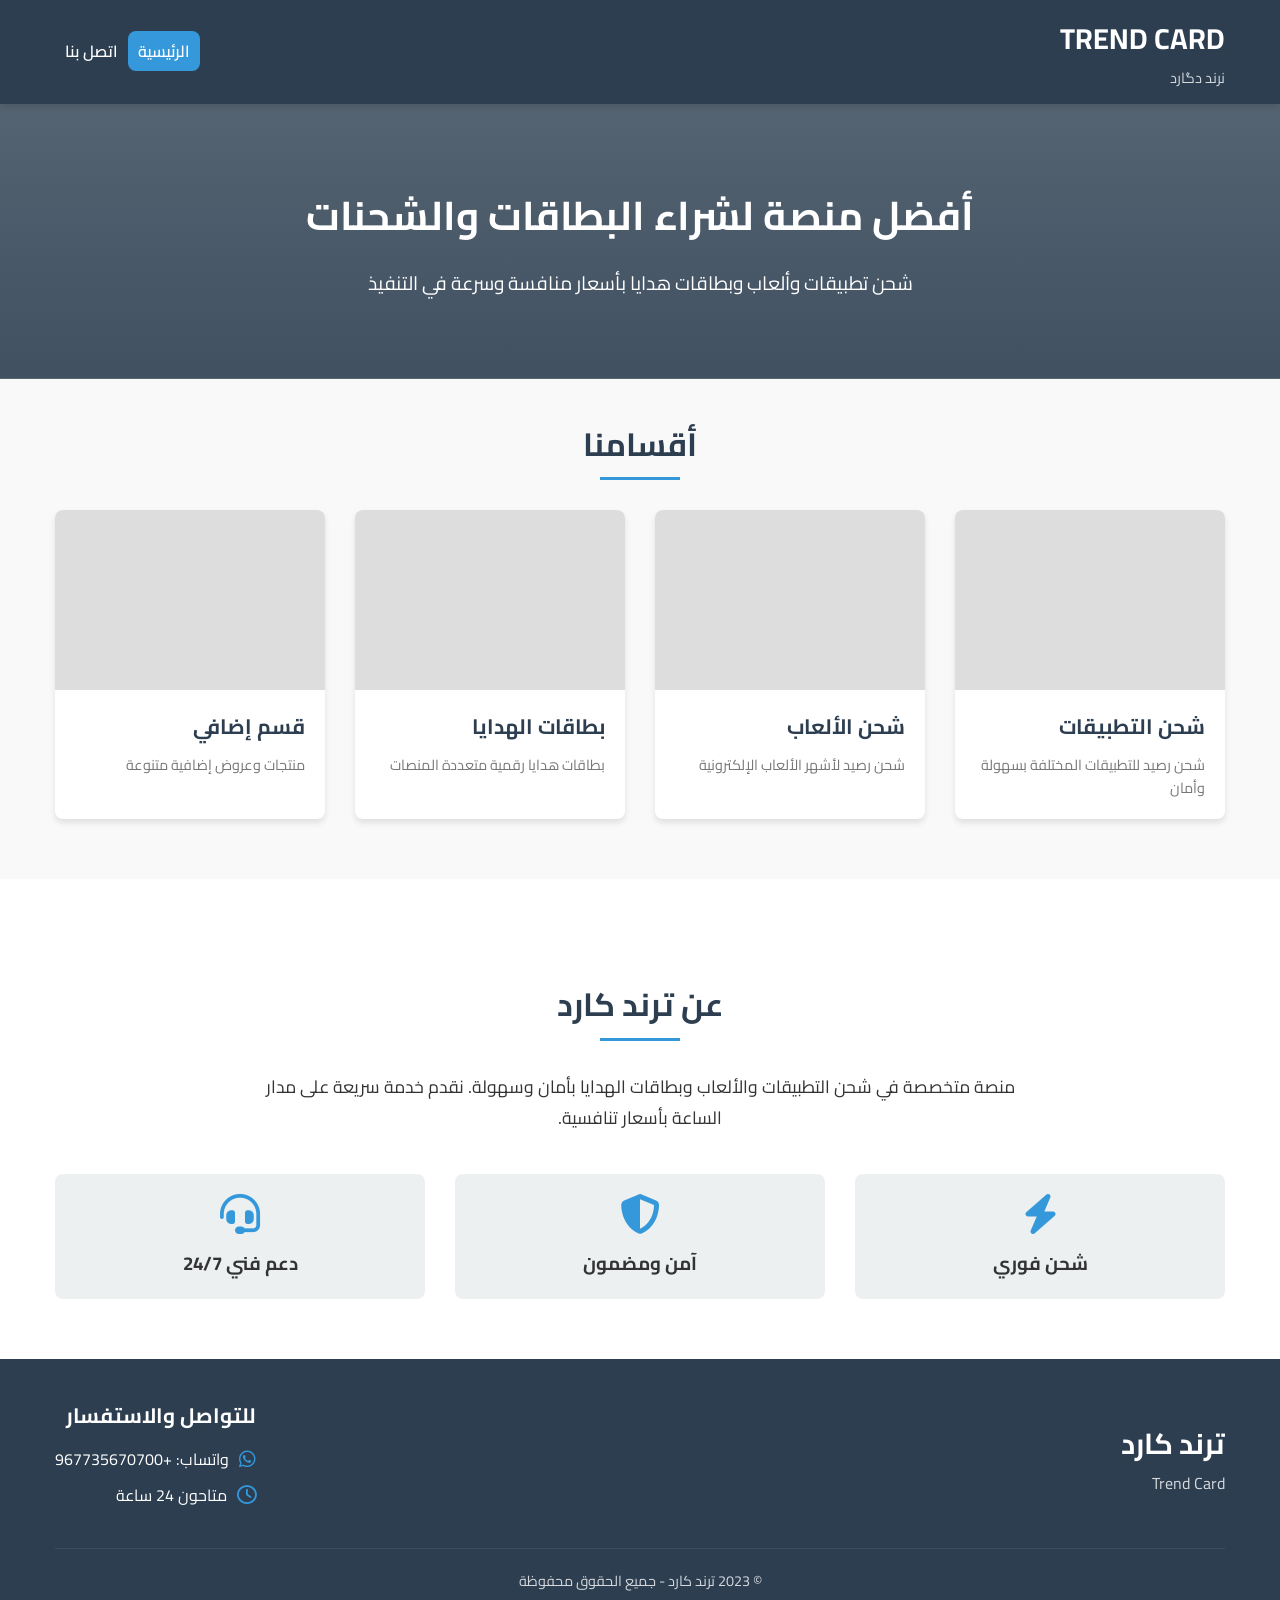
==== index.html @ e5f75c90 "Add files via upload" ====
<!DOCTYPE html>
<html lang="ar" dir="rtl">
<head>
    <meta charset="UTF-8">
    <meta name="viewport" content="width=device-width, initial-scale=1.0">
    <title>ترند كارد - Trend Card</title>
    <link rel="stylesheet" href="style.css">
    <link rel="stylesheet" href="https://cdnjs.cloudflare.com/ajax/libs/font-awesome/6.4.0/css/all.min.css">
    <link rel="preconnect" href="https://fonts.googleapis.com">
    <link rel="preconnect" href="https://fonts.gstatic.com" crossorigin>
    <link href="https://fonts.googleapis.com/css2?family=Cairo:wght@300;400;500;600;700&display=swap" rel="stylesheet">
</head>
<body>
    <!-- رأس الصفحة -->
    <header>
        <div class="container">
            <div class="logo">
                <h1>TREND CARD</h1>
                <p>نرند دگارد</p>
            </div>
            <nav>
                <ul>
                    <li><a href="index.html" class="active">الرئيسية</a></li>
                    <li><a href="#contact">اتصل بنا</a></li>
                </ul>
            </nav>
            <div class="mobile-menu-btn">
                <i class="fas fa-bars"></i>
            </div>
        </div>
    </header>

    <!-- القسم الرئيسي -->
    <main>
        <section class="hero">
            <div class="container">
                <div class="hero-content">
                    <h2>أفضل منصة لشراء البطاقات والشحنات</h2>
                    <p>شحن تطبيقات وألعاب وبطاقات هدايا بأسعار منافسة وسرعة في التنفيذ</p>
                </div>
            </div>
        </section>

        <!-- أقسام الموقع -->
        <section class="sections">
            <div class="container">
                <h2 class="section-title">أقسامنا</h2>
                <div class="sections-grid" id="sections-container">
                    <!-- سيتم تعبئة الأقسام بواسطة JavaScript -->
                </div>
            </div>
        </section>

        <!-- حول ترند كارد -->
        <section class="about">
            <div class="container">
                <h2 class="section-title">عن ترند كارد</h2>
                <div class="about-content">
                    <p>منصة متخصصة في شحن التطبيقات والألعاب وبطاقات الهدايا بأمان وسهولة. نقدم خدمة سريعة على مدار الساعة بأسعار تنافسية.</p>
                    <div class="features">
                        <div class="feature">
                            <i class="fas fa-bolt"></i>
                            <h3>شحن فوري</h3>
                        </div>
                        <div class="feature">
                            <i class="fas fa-shield-alt"></i>
                            <h3>آمن ومضمون</h3>
                        </div>
                        <div class="feature">
                            <i class="fas fa-headset"></i>
                            <h3>دعم فني 24/7</h3>
                        </div>
                    </div>
                </div>
            </div>
        </section>
    </main>

    <!-- تذييل الصفحة -->
    <footer id="contact">
        <div class="container">
            <div class="footer-content">
                <div class="footer-logo">
                    <h3>ترند كارد</h3>
                    <p>Trend Card</p>
                </div>
                <div class="contact-info">
                    <h4>للتواصل والاستفسار</h4>
                    <p><i class="fab fa-whatsapp"></i> واتساب: +967735670700</p>
                    <p><i class="far fa-clock"></i> متاحون 24 ساعة</p>
                </div>
            </div>
            <div class="copyright">
                <p>© 2023 ترند كارد - جميع الحقوق محفوظة</p>
            </div>
        </div>
    </footer>

    <!-- نافذة المنتج العائمة -->
    <div class="modal-overlay" id="product-modal">
        <div class="modal-content">
            <div class="modal-header">
                <h3 id="modal-title">تفاصيل المنتج</h3>
                <button class="close-modal" id="close-modal">&times;</button>
            </div>
            <div class="modal-body" id="modal-body">
                <!-- سيتم تعبئة المحتوى بواسطة JavaScript -->
            </div>
        </div>
    </div>

    <!-- تحميل البيانات والوظائف -->
    <script src="data.js"></script>
    <script src="script.js"></script>
    <script>
        // تهيئة الصفحة الرئيسية
        document.addEventListener('DOMContentLoaded', function() {
            loadSections();
            setupMobileMenu();
        });
    </script>
</body>
</html>
---- style.css ----
/* قاعدة التنسيقات */
:root {
    /* ألوان مستوحاة من الصورة المرفقة */
    --primary-color: #2c3e50;
    --secondary-color: #3498db;
    --accent-color: #e74c3c;
    --light-color: #ecf0f1;
    --dark-color: #2c3e50;
    --text-color: #333;
    --text-light: #777;
    --shadow: 0 4px 6px rgba(0, 0, 0, 0.1);
    --border-radius: 8px;
    --transition: all 0.3s ease;
}

* {
    margin: 0;
    padding: 0;
    box-sizing: border-box;
}

html {
    scroll-behavior: smooth;
}

body {
    font-family: 'Cairo', sans-serif;
    line-height: 1.6;
    color: var(--text-color);
    background-color: #f9f9f9;
    direction: rtl;
}

.container {
    width: 100%;
    max-width: 1200px;
    margin: 0 auto;
    padding: 0 15px;
}

/* رأس الصفحة */
header {
    background-color: var(--primary-color);
    color: white;
    padding: 15px 0;
    box-shadow: var(--shadow);
    position: sticky;
    top: 0;
    z-index: 1000;
}

header .container {
    display: flex;
    justify-content: space-between;
    align-items: center;
}

.logo h1 {
    font-size: 1.8rem;
    margin-bottom: 5px;
}

.logo p {
    font-size: 0.9rem;
    opacity: 0.8;
}

.logo a {
    color: white;
    text-decoration: none;
}

nav ul {
    display: flex;
    list-style: none;
}

nav ul li {
    margin-right: 20px;
}

nav ul li:last-child {
    margin-right: 0;
}

nav ul li a {
    color: white;
    text-decoration: none;
    font-weight: 600;
    padding: 5px 10px;
    border-radius: var(--border-radius);
    transition: var(--transition);
}

nav ul li a:hover,
nav ul li a.active {
    background-color: var(--secondary-color);
}

.mobile-menu-btn {
    display: none;
    font-size: 1.5rem;
    cursor: pointer;
}

/* القسم الرئيسي */
.hero {
    background: linear-gradient(rgba(44, 62, 80, 0.8), rgba(44, 62, 80, 0.9)), url('https://i.ibb.co/rRq8TGwg/image.jpg');
    background-size: cover;
    background-position: center;
    color: white;
    padding: 80px 0;
    text-align: center;
}

.hero-content h2 {
    font-size: 2.5rem;
    margin-bottom: 20px;
}

.hero-content p {
    font-size: 1.2rem;
    max-width: 700px;
    margin: 0 auto;
}

/* أقسام الموقع */
.section-title {
    text-align: center;
    margin: 40px 0;
    font-size: 2rem;
    color: var(--primary-color);
    position: relative;
}

.section-title::after {
    content: '';
    position: absolute;
    bottom: -10px;
    right: 50%;
    transform: translateX(50%);
    width: 80px;
    height: 3px;
    background-color: var(--secondary-color);
}

.sections-grid {
    display: grid;
    grid-template-columns: repeat(auto-fill, minmax(250px, 1fr));
    gap: 30px;
    margin-bottom: 60px;
}

.section-card {
    background-color: white;
    border-radius: var(--border-radius);
    overflow: hidden;
    box-shadow: var(--shadow);
    transition: var(--transition);
    cursor: pointer;
}

.section-card:hover {
    transform: translateY(-10px);
    box-shadow: 0 10px 20px rgba(0, 0, 0, 0.15);
}

.section-img {
    height: 180px;
    width: 100%;
    background-color: #ddd;
    background-image: url('https://i.ibb.co/rRq8TGwg/image.jpg');
    background-size: cover;
    background-position: center;
}

.section-info {
    padding: 20px;
}

.section-info h3 {
    font-size: 1.3rem;
    margin-bottom: 10px;
    color: var(--primary-color);
}

.section-info p {
    color: var(--text-light);
    font-size: 0.9rem;
}

/* قسم عن الشركة */
.about {
    padding: 60px 0;
    background-color: white;
}

.about-content p {
    text-align: center;
    max-width: 800px;
    margin: 0 auto 40px;
    font-size: 1.1rem;
    line-height: 1.8;
}

.features {
    display: flex;
    justify-content: center;
    flex-wrap: wrap;
    gap: 30px;
    margin-top: 40px;
}

.feature {
    text-align: center;
    flex: 1;
    min-width: 200px;
    padding: 20px;
    border-radius: var(--border-radius);
    background-color: var(--light-color);
    transition: var(--transition);
}

.feature:hover {
    background-color: var(--secondary-color);
    color: white;
}

.feature i {
    font-size: 2.5rem;
    margin-bottom: 15px;
    color: var(--secondary-color);
}

.feature:hover i {
    color: white;
}

/* صفحة المنتجات */
.products-section {
    padding: 40px 0;
}

.section-header {
    text-align: center;
    margin-bottom: 40px;
}

.section-header h2 {
    font-size: 2.2rem;
    color: var(--primary-color);
    margin-bottom: 10px;
}

.section-header p {
    color: var(--text-light);
    font-size: 1.1rem;
}

.controls {
    display: flex;
    justify-content: space-between;
    align-items: center;
    flex-wrap: wrap;
    gap: 20px;
    margin-bottom: 30px;
    background-color: white;
    padding: 20px;
    border-radius: var(--border-radius);
    box-shadow: var(--shadow);
}

.search-box {
    display: flex;
    flex: 1;
    min-width: 300px;
}

.search-box input {
    flex: 1;
    padding: 12px 15px;
    border: 1px solid #ddd;
    border-radius: var(--border-radius) 0 0 var(--border-radius);
    font-family: 'Cairo', sans-serif;
    font-size: 1rem;
}

.search-box button {
    background-color: var(--secondary-color);
    color: white;
    border: none;
    padding: 0 20px;
    border-radius: 0 var(--border-radius) var(--border-radius) 0;
    cursor: pointer;
    font-size: 1.2rem;
    transition: var(--transition);
}

.search-box button:hover {
    background-color: var(--primary-color);
}

.sort-box {
    display: flex;
    align-items: center;
    gap: 10px;
}

.sort-box label {
    font-weight: 600;
}

.sort-box select {
    padding: 10px 15px;
    border: 1px solid #ddd;
    border-radius: var(--border-radius);
    font-family: 'Cairo', sans-serif;
    background-color: white;
    cursor: pointer;
}

.products-grid {
    display: grid;
    grid-template-columns: repeat(auto-fill, minmax(280px, 1fr));
    gap: 30px;
    margin-bottom: 60px;
}

.product-card {
    background-color: white;
    border-radius: var(--border-radius);
    overflow: hidden;
    box-shadow: var(--shadow);
    transition: var(--transition);
}

.product-card:hover {
    transform: translateY(-5px);
    box-shadow: 0 10px 15px rgba(0, 0, 0, 0.1);
}

.product-img {
    height: 180px;
    width: 100%;
    background-color: #ddd;
    background-image: url('https://i.ibb.co/rRq8TGwg/image.jpg');
    background-size: cover;
    background-position: center;
}

.product-info {
    padding: 20px;
}

.product-info h3 {
    font-size: 1.3rem;
    margin-bottom: 10px;
    color: var(--primary-color);
}

.product-meta {
    display: flex;
    justify-content: space-between;
    margin-bottom: 15px;
    font-size: 0.9rem;
    color: var(--text-light);
}

.product-price {
    color: var(--accent-color);
    font-weight: 700;
    font-size: 1.2rem;
}

.product-desc {
    color: var(--text-light);
    margin-bottom: 20px;
    font-size: 0.9rem;
    line-height: 1.6;
}

.product-btn {
    display: block;
    width: 100%;
    padding: 12px;
    background-color: var(--secondary-color);
    color: white;
    border: none;
    border-radius: var(--border-radius);
    font-family: 'Cairo', sans-serif;
    font-size: 1rem;
    font-weight: 600;
    cursor: pointer;
    transition: var(--transition);
}

.product-btn:hover {
    background-color: var(--primary-color);
}

.no-results {
    text-align: center;
    padding: 40px;
    background-color: white;
    border-radius: var(--border-radius);
    box-shadow: var(--shadow);
    display: none;
}

.no-results p {
    font-size: 1.2rem;
    color: var(--text-light);
}

/* وصف يويو */
.yoyo-description {
    padding: 40px 0;
    background-color: var(--light-color);
    display: none;
}

.yoyo-description .container {
    max-width: 800px;
}

.yoyo-description h3 {
    font-size: 1.8rem;
    margin-bottom: 20px;
    color: var(--primary-color);
}

.yoyo-description p {
    line-height: 1.8;
    font-size: 1.1rem;
}

/* نافذة عائمة */
.modal-overlay {
    position: fixed;
    top: 0;
    right: 0;
    bottom: 0;
    left: 0;
    background-color: rgba(0, 0, 0, 0.7);
    display: flex;
    justify-content: center;
    align-items: center;
    z-index: 2000;
    padding: 20px;
    display: none;
}

.modal-content {
    background-color: white;
    border-radius: var(--border-radius);
    width: 100%;
    max-width: 500px;
    max-height: 90vh;
    overflow-y: auto;
    box-shadow: 0 10px 30px rgba(0, 0, 0, 0.3);
}

.modal-header {
    display: flex;
    justify-content: space-between;
    align-items: center;
    padding: 20px;
    border-bottom: 1px solid #eee;
    background-color: var(--primary-color);
    color: white;
}

.modal-header h3 {
    font-size: 1.5rem;
}

.close-modal {
    background: none;
    border: none;
    color: white;
    font-size: 2rem;
    cursor: pointer;
    line-height: 1;
}

.modal-body {
    padding: 20px;
}

.product-form {
    display: flex;
    flex-direction: column;
    gap: 20px;
}

.form-group {
    display: flex;
    flex-direction: column;
    gap: 8px;
}

.form-group label {
    font-weight: 600;
    color: var(--primary-color);
}

.form-group input,
.form-group select {
    padding: 12px 15px;
    border: 1px solid #ddd;
    border-radius: var(--border-radius);
    font-family: 'Cairo', sans-serif;
    font-size: 1rem;
}

.form-row {
    display: flex;
    gap: 15px;
}

.form-row .form-group {
    flex: 1;
}

.quantity-controls {
    display: flex;
    align-items: center;
    gap: 10px;
}

.quantity-controls button {
    width: 40px;
    height: 40px;
    border: 1px solid #ddd;
    background-color: white;
    border-radius: var(--border-radius);
    font-size: 1.2rem;
    cursor: pointer;
    display: flex;
    justify-content: center;
    align-items: center;
}

.quantity-controls input {
    flex: 1;
    text-align: center;
}

.price-display {
    background-color: var(--light-color);
    padding: 15px;
    border-radius: var(--border-radius);
    text-align: center;
}

.price-display h4 {
    margin-bottom: 10px;
    color: var(--primary-color);
}

.price-amount {
    font-size: 1.8rem;
    font-weight: 700;
    color: var(--accent-color);
    margin-bottom: 10px;
}

.currency-toggle {
    display: inline-block;
    background-color: var(--secondary-color);
    color: white;
    padding: 5px 15px;
    border-radius: 20px;
    cursor: pointer;
    font-size: 0.9rem;
    transition: var(--transition);
}

.currency-toggle:hover {
    background-color: var(--primary-color);
}

.categories {
    display: flex;
    flex-wrap: wrap;
    gap: 10px;
}

.category-btn {
    padding: 10px 15px;
    background-color: #f1f1f1;
    border: 1px solid #ddd;
    border-radius: var(--border-radius);
    cursor: pointer;
    transition: var(--transition);
}

.category-btn:hover {
    background-color: #e1e1e1;
}

.category-btn.active {
    background-color: var(--secondary-color);
    color: white;
    border-color: var(--secondary-color);
}

.whatsapp-btn {
    display: flex;
    justify-content: center;
    align-items: center;
    gap: 10px;
    padding: 15px;
    background-color: #25D366;
    color: white;
    border: none;
    border-radius: var(--border-radius);
    font-family: 'Cairo', sans-serif;
    font-size: 1.1rem;
    font-weight: 600;
    cursor: pointer;
    transition: var(--transition);
}

.whatsapp-btn:hover {
    background-color: #1da851;
}

.whatsapp-btn i {
    font-size: 1.3rem;
}

/* تذييل الصفحة */
footer {
    background-color: var(--primary-color);
    color: white;
    padding: 40px 0 20px;
}

.footer-content {
    display: flex;
    justify-content: space-between;
    align-items: center;
    flex-wrap: wrap;
    gap: 30px;
    margin-bottom: 30px;
}

.footer-logo h3 {
    font-size: 1.8rem;
    margin-bottom: 5px;
}

.footer-logo p {
    opacity: 0.8;
}

.contact-info h4 {
    font-size: 1.3rem;
    margin-bottom: 15px;
}

.contact-info p {
    margin-bottom: 10px;
    display: flex;
    align-items: center;
    gap: 10px;
}

.contact-info i {
    font-size: 1.2rem;
    color: var(--secondary-color);
}

.copyright {
    text-align: center;
    padding-top: 20px;
    border-top: 1px solid rgba(255, 255, 255, 0.1);
    font-size: 0.9rem;
    opacity: 0.8;
}

/* التجاوب مع الأجهزة المحمولة */
@media (max-width: 768px) {
    .mobile-menu-btn {
        display: block;
    }

    nav ul {
        position: fixed;
        top: 70px;
        right: -100%;
        flex-direction: column;
        background-color: var(--primary-color);
        width: 100%;
        text-align: center;
        padding: 20px 0;
        transition: var(--transition);
        box-shadow: var(--shadow);
    }

    nav ul.active {
        right: 0;
    }

    nav ul li {
        margin-right: 0;
        margin-bottom: 15px;
    }

    .hero-content h2 {
        font-size: 2rem;
    }

    .hero-content p {
        font-size: 1rem;
    }

    .section-title {
        font-size: 1.8rem;
    }

    .controls {
        flex-direction: column;
        align-items: stretch;
    }

    .search-box {
        min-width: 100%;
    }

    .sort-box {
        flex-direction: column;
        align-items: flex-start;
    }

    .footer-content {
        flex-direction: column;
        text-align: center;
    }

    .form-row {
        flex-direction: column;
        gap: 15px;
    }

    .features {
        flex-direction: column;
        align-items: center;
    }

    .feature {
        min-width: 100%;
    }
}
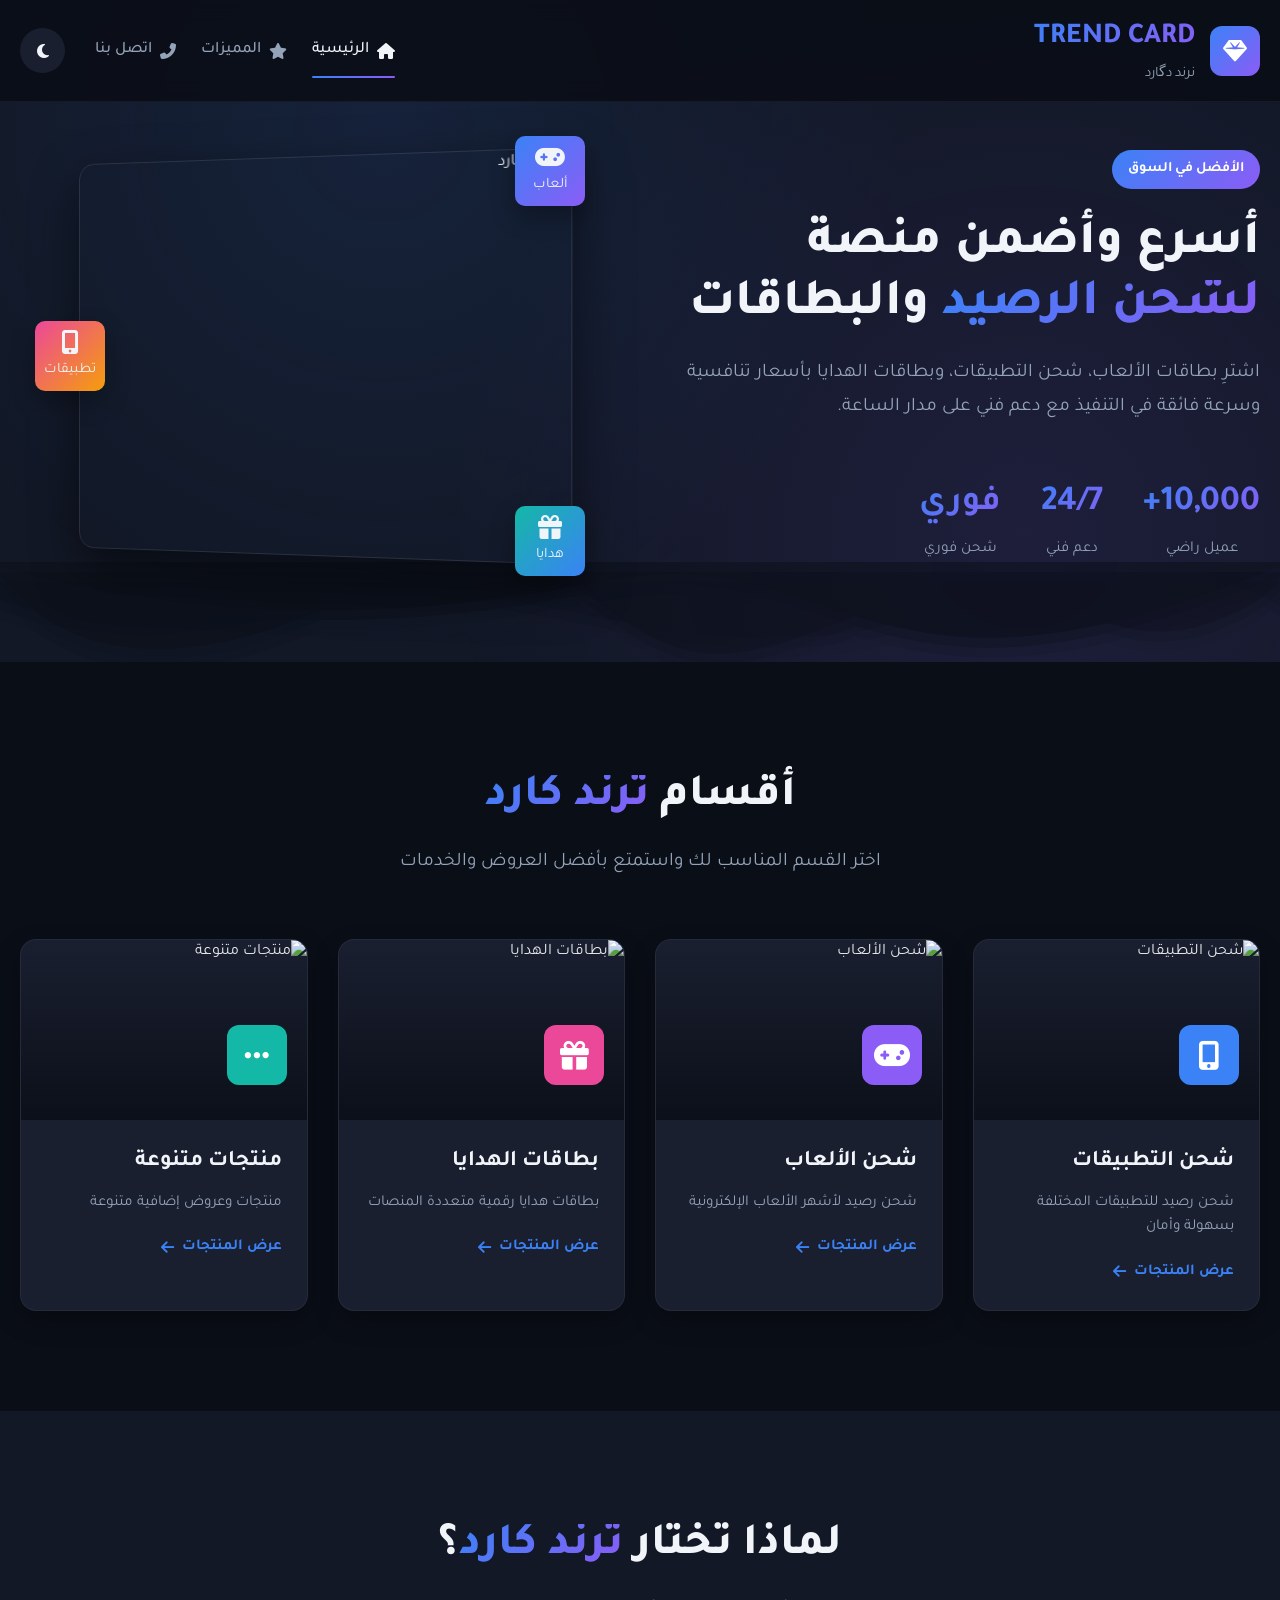
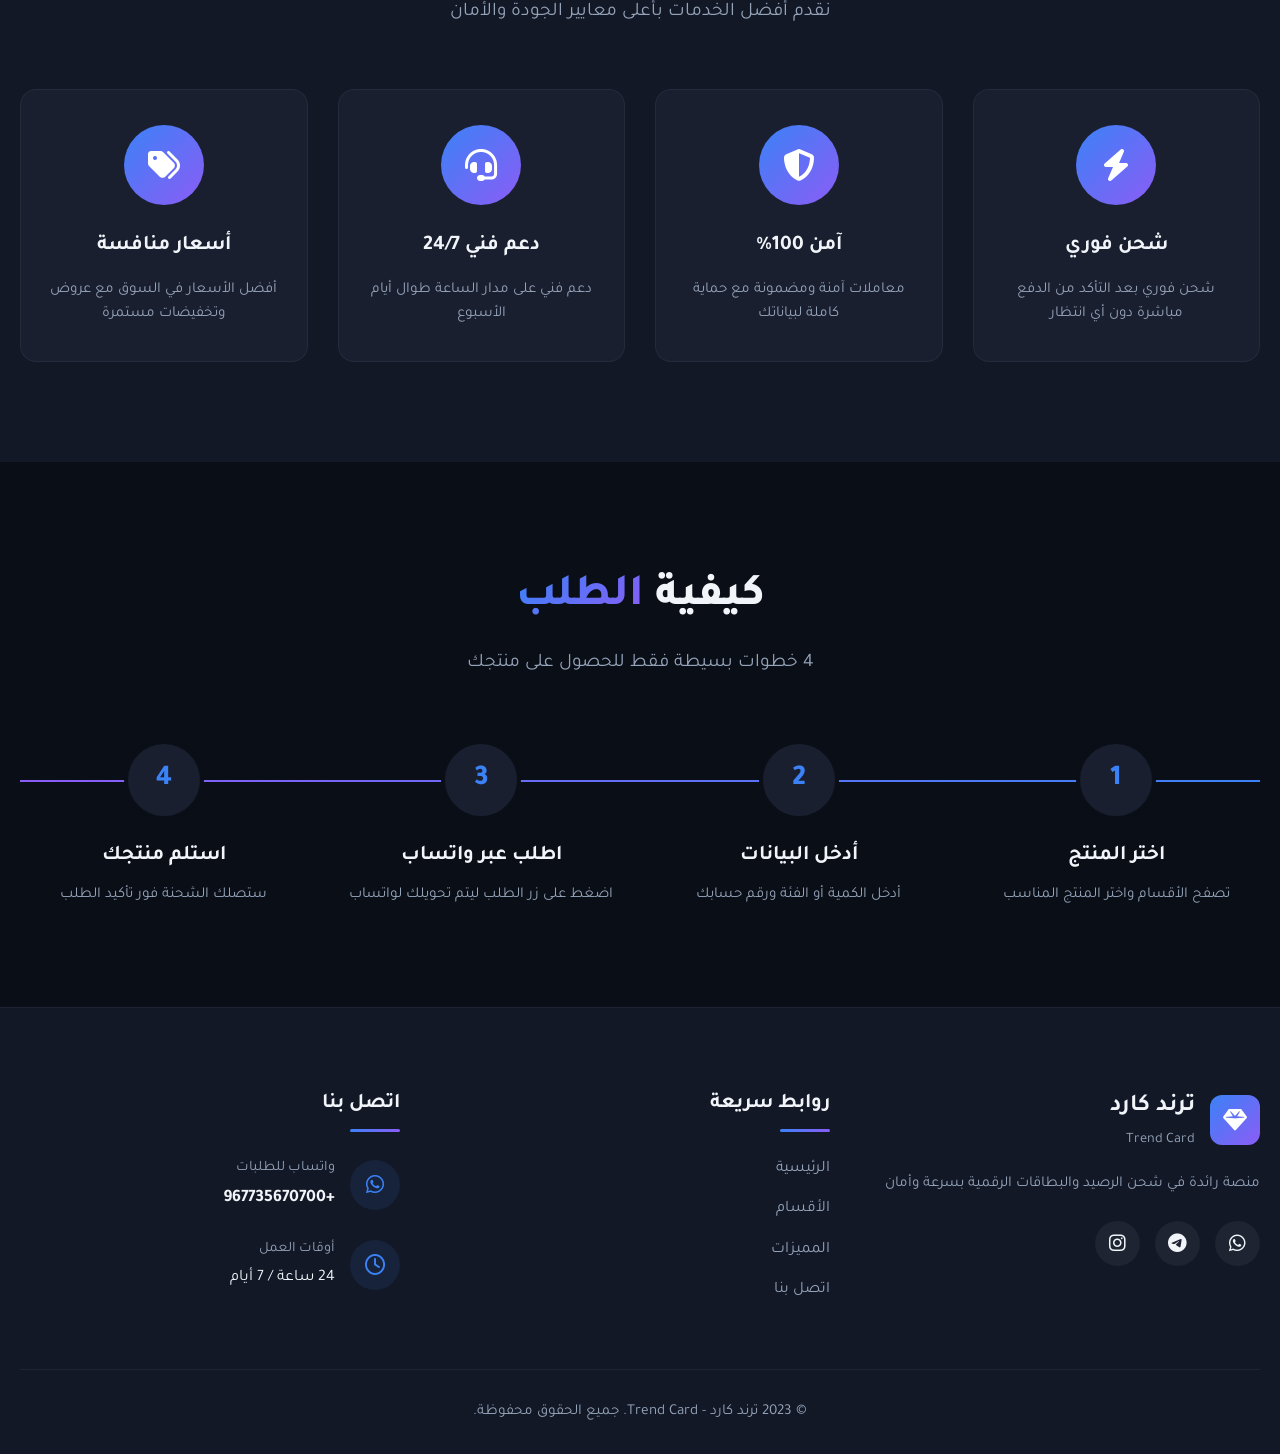
==== commit f4f64797: "Add files via upload" ====
--- a/index.html
+++ b/index.html
@@ -3,111 +3,299 @@
 <head>
     <meta charset="UTF-8">
     <meta name="viewport" content="width=device-width, initial-scale=1.0">
-    <title>ترند كارد - Trend Card</title>
+    <title>ترند كارد - Trend Card | أفضل منصة للشحن والبطاقات</title>
     <link rel="stylesheet" href="style.css">
     <link rel="stylesheet" href="https://cdnjs.cloudflare.com/ajax/libs/font-awesome/6.4.0/css/all.min.css">
     <link rel="preconnect" href="https://fonts.googleapis.com">
     <link rel="preconnect" href="https://fonts.gstatic.com" crossorigin>
-    <link href="https://fonts.googleapis.com/css2?family=Cairo:wght@300;400;500;600;700&display=swap" rel="stylesheet">
+    <link href="https://fonts.googleapis.com/css2?family=Tajawal:wght@300;400;500;700;800&display=swap" rel="stylesheet">
+    <link rel="stylesheet" href="https://cdnjs.cloudflare.com/ajax/libs/animate.css/4.1.1/animate.min.css">
 </head>
 <body>
+    <!-- شريط التحميل -->
+    <div class="loading-screen" id="loading-screen">
+        <div class="loader">
+            <div class="loader-circle"></div>
+            <p>ترند كارد</p>
+        </div>
+    </div>
+
     <!-- رأس الصفحة -->
-    <header>
-        <div class="container">
-            <div class="logo">
-                <h1>TREND CARD</h1>
-                <p>نرند دگارد</p>
-            </div>
-            <nav>
-                <ul>
-                    <li><a href="index.html" class="active">الرئيسية</a></li>
-                    <li><a href="#contact">اتصل بنا</a></li>
-                </ul>
-            </nav>
-            <div class="mobile-menu-btn">
-                <i class="fas fa-bars"></i>
+    <header class="header">
+        <div class="container">
+            <div class="header-content">
+                <div class="logo">
+                    <div class="logo-icon">
+                        <i class="fas fa-gem"></i>
+                    </div>
+                    <div class="logo-text">
+                        <h1 class="logo-title">TREND CARD</h1>
+                        <p class="logo-subtitle">نرند دگارد</p>
+                    </div>
+                </div>
+                
+                <nav class="navbar">
+                    <ul class="nav-menu">
+                        <li class="nav-item"><a href="index.html" class="nav-link active"><i class="fas fa-home"></i> الرئيسية</a></li>
+                        <li class="nav-item"><a href="#features" class="nav-link"><i class="fas fa-star"></i> المميزات</a></li>
+                        <li class="nav-item"><a href="#contact" class="nav-link"><i class="fas fa-phone-alt"></i> اتصل بنا</a></li>
+                    </ul>
+                    
+                    <div class="theme-toggle">
+                        <i class="fas fa-moon"></i>
+                    </div>
+                    
+                    <div class="mobile-menu-btn">
+                        <div class="hamburger">
+                            <span></span>
+                            <span></span>
+                            <span></span>
+                        </div>
+                    </div>
+                </nav>
             </div>
         </div>
     </header>
 
-    <!-- القسم الرئيسي -->
-    <main>
-        <section class="hero">
-            <div class="container">
-                <div class="hero-content">
-                    <h2>أفضل منصة لشراء البطاقات والشحنات</h2>
-                    <p>شحن تطبيقات وألعاب وبطاقات هدايا بأسعار منافسة وسرعة في التنفيذ</p>
-                </div>
-            </div>
-        </section>
-
-        <!-- أقسام الموقع -->
-        <section class="sections">
-            <div class="container">
-                <h2 class="section-title">أقسامنا</h2>
-                <div class="sections-grid" id="sections-container">
-                    <!-- سيتم تعبئة الأقسام بواسطة JavaScript -->
-                </div>
-            </div>
-        </section>
-
-        <!-- حول ترند كارد -->
-        <section class="about">
-            <div class="container">
-                <h2 class="section-title">عن ترند كارد</h2>
-                <div class="about-content">
-                    <p>منصة متخصصة في شحن التطبيقات والألعاب وبطاقات الهدايا بأمان وسهولة. نقدم خدمة سريعة على مدار الساعة بأسعار تنافسية.</p>
-                    <div class="features">
-                        <div class="feature">
-                            <i class="fas fa-bolt"></i>
-                            <h3>شحن فوري</h3>
-                        </div>
-                        <div class="feature">
-                            <i class="fas fa-shield-alt"></i>
-                            <h3>آمن ومضمون</h3>
-                        </div>
-                        <div class="feature">
-                            <i class="fas fa-headset"></i>
-                            <h3>دعم فني 24/7</h3>
-                        </div>
-                    </div>
-                </div>
-            </div>
-        </section>
-    </main>
+    <!-- القسم البطولي -->
+    <section class="hero">
+        <div class="container">
+            <div class="hero-content animate__animated animate__fadeInUp">
+                <div class="hero-text">
+                    <div class="badge">
+                        <span>الأفضل في السوق</span>
+                    </div>
+                    <h2 class="hero-title">أسرع وأضمن منصة <span class="highlight">لشحن الرصيد</span> والبطاقات</h2>
+                    <p class="hero-description">اشترِ بطاقات الألعاب، شحن التطبيقات، وبطاقات الهدايا بأسعار تنافسية وسرعة فائقة في التنفيذ مع دعم فني على مدار الساعة.</p>
+                    
+                    <div class="hero-stats">
+                        <div class="stat">
+                            <div class="stat-number">10,000+</div>
+                            <div class="stat-text">عميل راضي</div>
+                        </div>
+                        <div class="stat">
+                            <div class="stat-number">24/7</div>
+                            <div class="stat-text">دعم فني</div>
+                        </div>
+                        <div class="stat">
+                            <div class="stat-number">فوري</div>
+                            <div class="stat-text">شحن فوري</div>
+                        </div>
+                    </div>
+                </div>
+                
+                <div class="hero-image">
+                    <div class="image-container">
+                        <div class="floating-card card-1">
+                            <i class="fas fa-gamepad"></i>
+                            <span>ألعاب</span>
+                        </div>
+                        <div class="floating-card card-2">
+                            <i class="fas fa-mobile-alt"></i>
+                            <span>تطبيقات</span>
+                        </div>
+                        <div class="floating-card card-3">
+                            <i class="fas fa-gift"></i>
+                            <span>هدايا</span>
+                        </div>
+                        <div class="main-image">
+                            <div class="image-frame">
+                                <img src="https://i.ibb.co/rRq8TGwg/image.jpg" alt="ترند كارد" class="hero-img">
+                            </div>
+                        </div>
+                    </div>
+                </div>
+            </div>
+        </div>
+        
+        <!-- موجات الخلفية -->
+        <div class="wave wave-1"></div>
+        <div class="wave wave-2"></div>
+        <div class="wave wave-3"></div>
+    </section>
+
+    <!-- أقسام الموقع -->
+    <section class="sections" id="sections">
+        <div class="container">
+            <div class="section-header">
+                <h2 class="section-title animate__animated animate__fadeInDown">أقسام <span class="highlight">ترند كارد</span></h2>
+                <p class="section-subtitle">اختر القسم المناسب لك واستمتع بأفضل العروض والخدمات</p>
+            </div>
+            
+            <div class="sections-grid" id="sections-container">
+                <!-- سيتم تعبئة الأقسام بواسطة JavaScript -->
+            </div>
+        </div>
+    </section>
+
+    <!-- المميزات -->
+    <section class="features" id="features">
+        <div class="container">
+            <div class="section-header">
+                <h2 class="section-title animate__animated animate__fadeInDown">لماذا تختار <span class="highlight">ترند كارد</span>؟</h2>
+                <p class="section-subtitle">نقدم أفضل الخدمات بأعلى معايير الجودة والأمان</p>
+            </div>
+            
+            <div class="features-grid">
+                <div class="feature-card">
+                    <div class="feature-icon">
+                        <i class="fas fa-bolt"></i>
+                    </div>
+                    <h3 class="feature-title">شحن فوري</h3>
+                    <p class="feature-description">شحن فوري بعد التأكد من الدفع مباشرة دون أي انتظار</p>
+                </div>
+                
+                <div class="feature-card">
+                    <div class="feature-icon">
+                        <i class="fas fa-shield-alt"></i>
+                    </div>
+                    <h3 class="feature-title">آمن 100%</h3>
+                    <p class="feature-description">معاملات آمنة ومضمونة مع حماية كاملة لبياناتك</p>
+                </div>
+                
+                <div class="feature-card">
+                    <div class="feature-icon">
+                        <i class="fas fa-headset"></i>
+                    </div>
+                    <h3 class="feature-title">دعم فني 24/7</h3>
+                    <p class="feature-description">دعم فني على مدار الساعة طوال أيام الأسبوع</p>
+                </div>
+                
+                <div class="feature-card">
+                    <div class="feature-icon">
+                        <i class="fas fa-tags"></i>
+                    </div>
+                    <h3 class="feature-title">أسعار منافسة</h3>
+                    <p class="feature-description">أفضل الأسعار في السوق مع عروض وتخفيضات مستمرة</p>
+                </div>
+            </div>
+        </div>
+    </section>
+
+    <!-- كيفية الطلب -->
+    <section class="how-to-order">
+        <div class="container">
+            <div class="section-header">
+                <h2 class="section-title animate__animated animate__fadeInDown">كيفية <span class="highlight">الطلب</span></h2>
+                <p class="section-subtitle">4 خطوات بسيطة فقط للحصول على منتجك</p>
+            </div>
+            
+            <div class="steps">
+                <div class="step">
+                    <div class="step-number">1</div>
+                    <div class="step-content">
+                        <h3>اختر المنتج</h3>
+                        <p>تصفح الأقسام واختر المنتج المناسب</p>
+                    </div>
+                </div>
+                
+                <div class="step">
+                    <div class="step-number">2</div>
+                    <div class="step-content">
+                        <h3>أدخل البيانات</h3>
+                        <p>أدخل الكمية أو الفئة ورقم حسابك</p>
+                    </div>
+                </div>
+                
+                <div class="step">
+                    <div class="step-number">3</div>
+                    <div class="step-content">
+                        <h3>اطلب عبر واتساب</h3>
+                        <p>اضغط على زر الطلب ليتم تحويلك لواتساب</p>
+                    </div>
+                </div>
+                
+                <div class="step">
+                    <div class="step-number">4</div>
+                    <div class="step-content">
+                        <h3>استلم منتجك</h3>
+                        <p>ستصلك الشحنة فور تأكيد الطلب</p>
+                    </div>
+                </div>
+            </div>
+        </div>
+    </section>
 
     <!-- تذييل الصفحة -->
-    <footer id="contact">
+    <footer class="footer" id="contact">
         <div class="container">
             <div class="footer-content">
-                <div class="footer-logo">
-                    <h3>ترند كارد</h3>
-                    <p>Trend Card</p>
-                </div>
-                <div class="contact-info">
-                    <h4>للتواصل والاستفسار</h4>
-                    <p><i class="fab fa-whatsapp"></i> واتساب: +967735670700</p>
-                    <p><i class="far fa-clock"></i> متاحون 24 ساعة</p>
-                </div>
-            </div>
-            <div class="copyright">
-                <p>© 2023 ترند كارد - جميع الحقوق محفوظة</p>
+                <div class="footer-section">
+                    <div class="footer-logo">
+                        <div class="logo-icon">
+                            <i class="fas fa-gem"></i>
+                        </div>
+                        <div class="footer-logo-text">
+                            <h3>ترند كارد</h3>
+                            <p>Trend Card</p>
+                        </div>
+                    </div>
+                    <p class="footer-description">منصة رائدة في شحن الرصيد والبطاقات الرقمية بسرعة وأمان</p>
+                    
+                    <div class="social-links">
+                        <a href="#" class="social-link"><i class="fab fa-whatsapp"></i></a>
+                        <a href="#" class="social-link"><i class="fab fa-telegram"></i></a>
+                        <a href="#" class="social-link"><i class="fab fa-instagram"></i></a>
+                    </div>
+                </div>
+                
+                <div class="footer-section">
+                    <h4 class="footer-title">روابط سريعة</h4>
+                    <ul class="footer-links">
+                        <li><a href="index.html">الرئيسية</a></li>
+                        <li><a href="#sections">الأقسام</a></li>
+                        <li><a href="#features">المميزات</a></li>
+                        <li><a href="#contact">اتصل بنا</a></li>
+                    </ul>
+                </div>
+                
+                <div class="footer-section">
+                    <h4 class="footer-title">اتصل بنا</h4>
+                    <div class="contact-info">
+                        <div class="contact-item">
+                            <i class="fab fa-whatsapp"></i>
+                            <div>
+                                <p>واتساب للطلبات</p>
+                                <a href="https://wa.me/967735670700" class="contact-link">+967735670700</a>
+                            </div>
+                        </div>
+                        
+                        <div class="contact-item">
+                            <i class="far fa-clock"></i>
+                            <div>
+                                <p>أوقات العمل</p>
+                                <span>24 ساعة / 7 أيام</span>
+                            </div>
+                        </div>
+                    </div>
+                </div>
+            </div>
+            
+            <div class="footer-bottom">
+                <p class="copyright">© 2023 ترند كارد - Trend Card. جميع الحقوق محفوظة.</p>
             </div>
         </div>
     </footer>
 
     <!-- نافذة المنتج العائمة -->
     <div class="modal-overlay" id="product-modal">
-        <div class="modal-content">
+        <div class="modal-container">
             <div class="modal-header">
                 <h3 id="modal-title">تفاصيل المنتج</h3>
-                <button class="close-modal" id="close-modal">&times;</button>
+                <button class="close-modal" id="close-modal">
+                    <i class="fas fa-times"></i>
+                </button>
             </div>
             <div class="modal-body" id="modal-body">
                 <!-- سيتم تعبئة المحتوى بواسطة JavaScript -->
             </div>
         </div>
     </div>
+
+    <!-- زر العودة للأعلى -->
+    <button class="scroll-top" id="scroll-top">
+        <i class="fas fa-arrow-up"></i>
+    </button>
 
     <!-- تحميل البيانات والوظائف -->
     <script src="data.js"></script>
@@ -115,8 +303,16 @@
     <script>
         // تهيئة الصفحة الرئيسية
         document.addEventListener('DOMContentLoaded', function() {
+            // إخفاء شاشة التحميل بعد 1.5 ثانية
+            setTimeout(() => {
+                document.getElementById('loading-screen').style.display = 'none';
+            }, 1500);
+            
             loadSections();
             setupMobileMenu();
+            setupScrollTop();
+            setupThemeToggle();
+            setupAnimations();
         });
     </script>
 </body>
--- a/style.css
+++ b/style.css
@@ -1,16 +1,32 @@
-/* قاعدة التنسيقات */
+/* === قاعدة التنسيقات === */
 :root {
-    /* ألوان مستوحاة من الصورة المرفقة */
-    --primary-color: #2c3e50;
-    --secondary-color: #3498db;
-    --accent-color: #e74c3c;
-    --light-color: #ecf0f1;
-    --dark-color: #2c3e50;
-    --text-color: #333;
-    --text-light: #777;
-    --shadow: 0 4px 6px rgba(0, 0, 0, 0.1);
-    --border-radius: 8px;
-    --transition: all 0.3s ease;
+    /* ألوان داكنة مستوحاة من الصورة */
+    --primary-dark: #0a0e17;
+    --secondary-dark: #121826;
+    --card-dark: #1a1f30;
+    --card-hover: #22273f;
+    
+    /* ألوان مميزة */
+    --accent-blue: #3b82f6;
+    --accent-purple: #8b5cf6;
+    --accent-pink: #ec4899;
+    --accent-teal: #14b8a6;
+    --accent-yellow: #f59e0b;
+    
+    /* ألوان النص */
+    --text-primary: #f1f5f9;
+    --text-secondary: #94a3b8;
+    --text-muted: #64748b;
+    
+    /* تأثيرات */
+    --shadow: 0 10px 25px rgba(0, 0, 0, 0.3);
+    --shadow-lg: 0 15px 35px rgba(0, 0, 0, 0.4);
+    --shadow-xl: 0 20px 50px rgba(0, 0, 0, 0.5);
+    --border-radius: 16px;
+    --border-radius-sm: 10px;
+    --transition: all 0.3s cubic-bezier(0.4, 0, 0.2, 1);
+    --gradient-primary: linear-gradient(135deg, var(--accent-blue), var(--accent-purple));
+    --gradient-secondary: linear-gradient(135deg, var(--accent-pink), var(--accent-yellow));
 }
 
 * {
@@ -21,735 +37,1647 @@
 
 html {
     scroll-behavior: smooth;
+    scroll-padding-top: 80px;
 }
 
 body {
-    font-family: 'Cairo', sans-serif;
+    font-family: 'Tajawal', sans-serif;
     line-height: 1.6;
-    color: var(--text-color);
-    background-color: #f9f9f9;
+    color: var(--text-primary);
+    background-color: var(--primary-dark);
     direction: rtl;
+    overflow-x: hidden;
 }
 
 .container {
     width: 100%;
-    max-width: 1200px;
+    max-width: 1280px;
     margin: 0 auto;
-    padding: 0 15px;
-}
-
-/* رأس الصفحة */
-header {
-    background-color: var(--primary-color);
+    padding: 0 20px;
+}
+
+/* === شريط التحميل === */
+.loading-screen {
+    position: fixed;
+    top: 0;
+    left: 0;
+    width: 100%;
+    height: 100%;
+    background: var(--primary-dark);
+    display: flex;
+    justify-content: center;
+    align-items: center;
+    z-index: 9999;
+    transition: opacity 0.5s ease;
+}
+
+.loader {
+    text-align: center;
+}
+
+.loader-circle {
+    width: 80px;
+    height: 80px;
+    border: 4px solid rgba(59, 130, 246, 0.2);
+    border-top-color: var(--accent-blue);
+    border-radius: 50%;
+    margin: 0 auto 20px;
+    animation: spin 1s linear infinite;
+}
+
+.loader p {
+    color: var(--text-secondary);
+    font-size: 1.2rem;
+    font-weight: 500;
+}
+
+@keyframes spin {
+    0% { transform: rotate(0deg); }
+    100% { transform: rotate(360deg); }
+}
+
+/* === رأس الصفحة === */
+.header {
+    position: fixed;
+    top: 0;
+    right: 0;
+    left: 0;
+    background-color: rgba(10, 14, 23, 0.9);
+    backdrop-filter: blur(10px);
+    border-bottom: 1px solid rgba(255, 255, 255, 0.05);
+    z-index: 1000;
+    transition: var(--transition);
+}
+
+.header.scrolled {
+    padding: 10px 0;
+    box-shadow: var(--shadow);
+}
+
+.header-content {
+    display: flex;
+    justify-content: space-between;
+    align-items: center;
+    padding: 15px 0;
+}
+
+.logo {
+    display: flex;
+    align-items: center;
+    gap: 15px;
+}
+
+.logo-icon {
+    width: 50px;
+    height: 50px;
+    background: var(--gradient-primary);
+    border-radius: 12px;
+    display: flex;
+    align-items: center;
+    justify-content: center;
+    font-size: 1.5rem;
     color: white;
-    padding: 15px 0;
+}
+
+.logo-text {
+    display: flex;
+    flex-direction: column;
+}
+
+.logo-title {
+    font-size: 1.8rem;
+    font-weight: 800;
+    background: var(--gradient-primary);
+    -webkit-background-clip: text;
+    -webkit-text-fill-color: transparent;
+    margin-bottom: 2px;
+}
+
+.logo-subtitle {
+    font-size: 0.9rem;
+    color: var(--text-secondary);
+}
+
+.navbar {
+    display: flex;
+    align-items: center;
+    gap: 30px;
+}
+
+.nav-menu {
+    display: flex;
+    list-style: none;
+    gap: 25px;
+}
+
+.nav-item {
+    position: relative;
+}
+
+.nav-link {
+    color: var(--text-secondary);
+    text-decoration: none;
+    font-weight: 500;
+    padding: 10px 0;
+    transition: var(--transition);
+    display: flex;
+    align-items: center;
+    gap: 8px;
+}
+
+.nav-link:hover,
+.nav-link.active {
+    color: var(--text-primary);
+}
+
+.nav-link.active::after {
+    content: '';
+    position: absolute;
+    bottom: -5px;
+    right: 0;
+    width: 100%;
+    height: 2px;
+    background: var(--gradient-primary);
+    border-radius: 2px;
+}
+
+.theme-toggle {
+    width: 45px;
+    height: 45px;
+    background: var(--card-dark);
+    border-radius: 50%;
+    display: flex;
+    align-items: center;
+    justify-content: center;
+    cursor: pointer;
+    transition: var(--transition);
+}
+
+.theme-toggle:hover {
+    background: var(--card-hover);
+    transform: rotate(30deg);
+}
+
+.mobile-menu-btn {
+    display: none;
+}
+
+.hamburger {
+    width: 30px;
+    height: 20px;
+    display: flex;
+    flex-direction: column;
+    justify-content: space-between;
+    cursor: pointer;
+}
+
+.hamburger span {
+    display: block;
+    height: 3px;
+    background: var(--text-primary);
+    border-radius: 3px;
+    transition: var(--transition);
+}
+
+/* === القسم البطولي === */
+.hero {
+    position: relative;
+    padding: 150px 0 100px;
+    overflow: hidden;
+    background: var(--secondary-dark);
+}
+
+.hero::before {
+    content: '';
+    position: absolute;
+    top: 0;
+    right: 0;
+    width: 100%;
+    height: 100%;
+    background: radial-gradient(circle at 30% 20%, rgba(59, 130, 246, 0.1) 0%, transparent 50%),
+                radial-gradient(circle at 80% 80%, rgba(139, 92, 246, 0.1) 0%, transparent 50%);
+    z-index: 1;
+}
+
+.hero-content {
+    position: relative;
+    z-index: 2;
+    display: grid;
+    grid-template-columns: 1fr 1fr;
+    gap: 60px;
+    align-items: center;
+}
+
+.hero-text {
+    max-width: 600px;
+}
+
+.badge {
+    display: inline-block;
+    background: var(--gradient-primary);
+    color: white;
+    padding: 8px 16px;
+    border-radius: 50px;
+    font-size: 0.9rem;
+    font-weight: 600;
+    margin-bottom: 25px;
+}
+
+.hero-title {
+    font-size: 3.2rem;
+    font-weight: 800;
+    line-height: 1.2;
+    margin-bottom: 20px;
+}
+
+.highlight {
+    background: var(--gradient-primary);
+    -webkit-background-clip: text;
+    -webkit-text-fill-color: transparent;
+}
+
+.hero-description {
+    font-size: 1.2rem;
+    color: var(--text-secondary);
+    margin-bottom: 40px;
+    line-height: 1.8;
+}
+
+.hero-stats {
+    display: flex;
+    gap: 40px;
+    margin-top: 50px;
+}
+
+.stat {
+    text-align: center;
+}
+
+.stat-number {
+    font-size: 2.2rem;
+    font-weight: 700;
+    background: var(--gradient-primary);
+    -webkit-background-clip: text;
+    -webkit-text-fill-color: transparent;
+    margin-bottom: 5px;
+}
+
+.stat-text {
+    color: var(--text-secondary);
+    font-size: 0.95rem;
+}
+
+.hero-image {
+    position: relative;
+}
+
+.image-container {
+    position: relative;
+    width: 100%;
+    max-width: 500px;
+    margin: 0 auto;
+}
+
+.main-image {
+    position: relative;
+    z-index: 2;
+}
+
+.image-frame {
+    width: 100%;
+    height: 400px;
+    border-radius: var(--border-radius);
+    overflow: hidden;
+    box-shadow: var(--shadow-xl);
+    border: 1px solid rgba(255, 255, 255, 0.1);
+    transform: perspective(1000px) rotateY(-10deg);
+    transition: var(--transition);
+}
+
+.image-frame:hover {
+    transform: perspective(1000px) rotateY(0deg);
+}
+
+.hero-img {
+    width: 100%;
+    height: 100%;
+    object-fit: cover;
+}
+
+.floating-card {
+    position: absolute;
+    width: 70px;
+    height: 70px;
+    background: var(--card-dark);
+    border-radius: var(--border-radius-sm);
+    display: flex;
+    flex-direction: column;
+    align-items: center;
+    justify-content: center;
+    gap: 5px;
+    color: var(--text-primary);
+    font-size: 0.9rem;
     box-shadow: var(--shadow);
-    position: sticky;
+    z-index: 3;
+    animation: float 3s ease-in-out infinite;
+}
+
+.floating-card i {
+    font-size: 1.5rem;
+}
+
+.card-1 {
+    top: -20px;
+    right: -20px;
+    background: var(--gradient-primary);
+    animation-delay: 0s;
+}
+
+.card-2 {
+    top: 50%;
+    left: -30px;
+    transform: translateY(-50%);
+    background: var(--gradient-secondary);
+    animation-delay: 0.5s;
+}
+
+.card-3 {
+    bottom: -20px;
+    right: -20px;
+    background: linear-gradient(135deg, var(--accent-teal), var(--accent-blue));
+    animation-delay: 1s;
+}
+
+@keyframes float {
+    0%, 100% { transform: translateY(0); }
+    50% { transform: translateY(-15px); }
+}
+
+.wave {
+    position: absolute;
+    bottom: 0;
+    left: 0;
+    width: 100%;
+    height: 100px;
+    background: url('data:image/svg+xml;utf8,<svg xmlns="http://www.w3.org/2000/svg" viewBox="0 0 1200 120" preserveAspectRatio="none"><path d="M0,0V46.29c47.79,22.2,103.59,32.17,158,28,70.36-5.37,136.33-33.31,206.8-37.5C438.64,32.43,512.34,53.67,583,72.05c69.27,18,138.3,24.88,209.4,13.08,36.15-6,69.85-17.84,104.45-29.34C989.49,25,1113-14.29,1200,52.47V0Z" opacity=".25" fill="%230a0e17"/><path d="M0,0V15.81C13,36.92,27.64,56.86,47.69,72.05,99.41,111.27,165,111,224.58,91.58c31.15-10.15,60.09-26.07,89.67-39.8,40.92-19,84.73-46,130.83-49.67,36.26-2.85,70.9,9.42,98.6,31.56,31.77,25.39,62.32,62,103.63,73,40.44,10.79,81.35-6.69,119.13-24.28s75.16-39,116.92-43.05c59.73-5.85,113.28,22.88,168.9,38.84,30.2,8.66,59,6.17,87.09-7.5,22.43-10.89,48-26.93,60.65-49.24V0Z" opacity=".5" fill="%230a0e17"/><path d="M0,0V5.63C149.93,59,314.09,71.32,475.83,42.57c43-7.64,84.23-20.12,127.61-26.46,59-8.63,112.48,12.24,165.56,35.4C827.93,77.22,886,95.24,951.2,90c86.53-7,172.46-45.71,248.8-84.81V0Z" fill="%230a0e17"/></svg>');
+    background-size: cover;
+    background-repeat: no-repeat;
+    z-index: 1;
+}
+
+.wave-1 {
+    opacity: 0.5;
+    bottom: 0;
+}
+
+.wave-2 {
+    opacity: 0.3;
+    bottom: -10px;
+}
+
+.wave-3 {
+    opacity: 0.1;
+    bottom: -20px;
+}
+
+/* === أقسام الموقع === */
+.sections {
+    padding: 100px 0;
+    background: var(--primary-dark);
+}
+
+.section-header {
+    text-align: center;
+    margin-bottom: 60px;
+}
+
+.section-title {
+    font-size: 2.8rem;
+    font-weight: 800;
+    margin-bottom: 15px;
+}
+
+.section-subtitle {
+    font-size: 1.2rem;
+    color: var(--text-secondary);
+    max-width: 600px;
+    margin: 0 auto;
+}
+
+.sections-grid {
+    display: grid;
+    grid-template-columns: repeat(auto-fill, minmax(280px, 1fr));
+    gap: 30px;
+}
+
+.section-card {
+    background: var(--card-dark);
+    border-radius: var(--border-radius);
+    overflow: hidden;
+    box-shadow: var(--shadow);
+    transition: var(--transition);
+    border: 1px solid rgba(255, 255, 255, 0.05);
+    cursor: pointer;
+}
+
+.section-card:hover {
+    transform: translateY(-10px);
+    box-shadow: var(--shadow-xl);
+    border-color: rgba(59, 130, 246, 0.3);
+}
+
+.section-card-header {
+    height: 180px;
+    position: relative;
+    overflow: hidden;
+}
+
+.section-card-img {
+    width: 100%;
+    height: 100%;
+    object-fit: cover;
+    transition: transform 0.5s ease;
+}
+
+.section-card:hover .section-card-img {
+    transform: scale(1.1);
+}
+
+.section-card-overlay {
+    position: absolute;
     top: 0;
-    z-index: 1000;
-}
-
-header .container {
-    display: flex;
-    justify-content: space-between;
-    align-items: center;
-}
-
-.logo h1 {
+    right: 0;
+    width: 100%;
+    height: 100%;
+    background: linear-gradient(to top, rgba(10, 14, 23, 0.9), transparent);
+    display: flex;
+    align-items: flex-end;
+    padding: 20px;
+}
+
+.section-card-icon {
+    width: 60px;
+    height: 60px;
+    background: rgba(255, 255, 255, 0.1);
+    backdrop-filter: blur(10px);
+    border-radius: 12px;
+    display: flex;
+    align-items: center;
+    justify-content: center;
     font-size: 1.8rem;
-    margin-bottom: 5px;
-}
-
-.logo p {
-    font-size: 0.9rem;
-    opacity: 0.8;
-}
-
-.logo a {
     color: white;
-    text-decoration: none;
-}
-
-nav ul {
-    display: flex;
-    list-style: none;
-}
-
-nav ul li {
-    margin-right: 20px;
-}
-
-nav ul li:last-child {
-    margin-right: 0;
-}
-
-nav ul li a {
-    color: white;
+    margin-bottom: 15px;
+}
+
+.section-card-content {
+    padding: 25px;
+}
+
+.section-card-title {
+    font-size: 1.4rem;
+    font-weight: 700;
+    margin-bottom: 10px;
+}
+
+.section-card-desc {
+    color: var(--text-secondary);
+    font-size: 0.95rem;
+    margin-bottom: 20px;
+    line-height: 1.6;
+}
+
+.section-card-btn {
+    display: inline-flex;
+    align-items: center;
+    gap: 8px;
+    color: var(--accent-blue);
     text-decoration: none;
     font-weight: 600;
-    padding: 5px 10px;
-    border-radius: var(--border-radius);
-    transition: var(--transition);
-}
-
-nav ul li a:hover,
-nav ul li a.active {
-    background-color: var(--secondary-color);
-}
-
-.mobile-menu-btn {
-    display: none;
-    font-size: 1.5rem;
-    cursor: pointer;
-}
-
-/* القسم الرئيسي */
-.hero {
-    background: linear-gradient(rgba(44, 62, 80, 0.8), rgba(44, 62, 80, 0.9)), url('https://i.ibb.co/rRq8TGwg/image.jpg');
-    background-size: cover;
-    background-position: center;
-    color: white;
-    padding: 80px 0;
-    text-align: center;
-}
-
-.hero-content h2 {
-    font-size: 2.5rem;
-    margin-bottom: 20px;
-}
-
-.hero-content p {
-    font-size: 1.2rem;
-    max-width: 700px;
-    margin: 0 auto;
-}
-
-/* أقسام الموقع */
-.section-title {
-    text-align: center;
-    margin: 40px 0;
-    font-size: 2rem;
-    color: var(--primary-color);
-    position: relative;
-}
-
-.section-title::after {
-    content: '';
-    position: absolute;
-    bottom: -10px;
-    right: 50%;
-    transform: translateX(50%);
-    width: 80px;
-    height: 3px;
-    background-color: var(--secondary-color);
-}
-
-.sections-grid {
+    font-size: 0.95rem;
+    transition: var(--transition);
+}
+
+.section-card-btn:hover {
+    gap: 12px;
+    color: var(--accent-purple);
+}
+
+/* === المميزات === */
+.features {
+    padding: 100px 0;
+    background: var(--secondary-dark);
+}
+
+.features-grid {
     display: grid;
     grid-template-columns: repeat(auto-fill, minmax(250px, 1fr));
     gap: 30px;
-    margin-bottom: 60px;
-}
-
-.section-card {
-    background-color: white;
+}
+
+.feature-card {
+    background: var(--card-dark);
+    border-radius: var(--border-radius);
+    padding: 35px 25px;
+    text-align: center;
+    transition: var(--transition);
+    border: 1px solid rgba(255, 255, 255, 0.05);
+}
+
+.feature-card:hover {
+    transform: translateY(-10px);
+    box-shadow: var(--shadow-lg);
+    border-color: rgba(59, 130, 246, 0.3);
+}
+
+.feature-icon {
+    width: 80px;
+    height: 80px;
+    background: var(--gradient-primary);
+    border-radius: 50%;
+    display: flex;
+    align-items: center;
+    justify-content: center;
+    margin: 0 auto 25px;
+    font-size: 2rem;
+    color: white;
+}
+
+.feature-title {
+    font-size: 1.3rem;
+    font-weight: 700;
+    margin-bottom: 15px;
+}
+
+.feature-description {
+    color: var(--text-secondary);
+    font-size: 0.95rem;
+    line-height: 1.6;
+}
+
+/* === كيفية الطلب === */
+.how-to-order {
+    padding: 100px 0;
+    background: var(--primary-dark);
+}
+
+.steps {
+    display: grid;
+    grid-template-columns: repeat(auto-fit, minmax(220px, 1fr));
+    gap: 30px;
+    position: relative;
+}
+
+.steps::before {
+    content: '';
+    position: absolute;
+    top: 40px;
+    right: 0;
+    left: 0;
+    height: 2px;
+    background: linear-gradient(to left, var(--accent-blue), var(--accent-purple));
+    z-index: 1;
+}
+
+.step {
+    position: relative;
+    z-index: 2;
+    text-align: center;
+}
+
+.step-number {
+    width: 80px;
+    height: 80px;
+    background: var(--card-dark);
+    border: 4px solid var(--primary-dark);
+    border-radius: 50%;
+    display: flex;
+    align-items: center;
+    justify-content: center;
+    font-size: 1.8rem;
+    font-weight: 800;
+    color: var(--accent-blue);
+    margin: 0 auto 20px;
+    transition: var(--transition);
+}
+
+.step:hover .step-number {
+    background: var(--gradient-primary);
+    color: white;
+    transform: scale(1.1);
+}
+
+.step-content h3 {
+    font-size: 1.3rem;
+    font-weight: 700;
+    margin-bottom: 10px;
+}
+
+.step-content p {
+    color: var(--text-secondary);
+    font-size: 0.95rem;
+}
+
+/* === صفحة المنتجات === */
+.products-page {
+    padding-top: 120px;
+}
+
+.page-header {
+    padding: 60px 0;
+    background: var(--secondary-dark);
+    position: relative;
+    overflow: hidden;
+}
+
+.page-header::before {
+    content: '';
+    position: absolute;
+    top: 0;
+    right: 0;
+    width: 100%;
+    height: 100%;
+    background: radial-gradient(circle at 20% 50%, rgba(59, 130, 246, 0.1) 0%, transparent 50%);
+}
+
+.page-header-content {
+    position: relative;
+    z-index: 2;
+}
+
+.breadcrumb {
+    display: flex;
+    align-items: center;
+    gap: 10px;
+    margin-bottom: 20px;
+    color: var(--text-secondary);
+    font-size: 0.95rem;
+}
+
+.breadcrumb a {
+    color: var(--accent-blue);
+    text-decoration: none;
+    transition: var(--transition);
+}
+
+.breadcrumb a:hover {
+    color: var(--accent-purple);
+}
+
+.breadcrumb i {
+    font-size: 0.8rem;
+}
+
+.page-title {
+    font-size: 3rem;
+    font-weight: 800;
+    margin-bottom: 10px;
+}
+
+.page-subtitle {
+    font-size: 1.2rem;
+    color: var(--text-secondary);
+    max-width: 600px;
+}
+
+.products-controls {
+    padding: 40px 0;
+    background: var(--primary-dark);
+    border-bottom: 1px solid rgba(255, 255, 255, 0.05);
+}
+
+.controls-container {
+    display: flex;
+    justify-content: space-between;
+    align-items: center;
+    flex-wrap: wrap;
+    gap: 20px;
+}
+
+.search-container {
+    flex: 1;
+    min-width: 300px;
+}
+
+.search-box {
+    display: flex;
+    background: var(--card-dark);
+    border-radius: var(--border-radius-sm);
+    overflow: hidden;
+    border: 1px solid rgba(255, 255, 255, 0.1);
+}
+
+.search-box input {
+    flex: 1;
+    padding: 15px 20px;
+    background: transparent;
+    border: none;
+    color: var(--text-primary);
+    font-family: 'Tajawal', sans-serif;
+    font-size: 1rem;
+}
+
+.search-box input::placeholder {
+    color: var(--text-muted);
+}
+
+.search-box button {
+    padding: 0 25px;
+    background: var(--gradient-primary);
+    border: none;
+    color: white;
+    font-size: 1.2rem;
+    cursor: pointer;
+    transition: var(--transition);
+}
+
+.search-box button:hover {
+    opacity: 0.9;
+}
+
+.sort-container {
+    display: flex;
+    align-items: center;
+    gap: 20px;
+}
+
+.sort-box {
+    display: flex;
+    align-items: center;
+    gap: 10px;
+}
+
+.sort-box label {
+    color: var(--text-secondary);
+    font-weight: 500;
+    display: flex;
+    align-items: center;
+    gap: 8px;
+}
+
+.sort-box select {
+    padding: 12px 20px;
+    background: var(--card-dark);
+    border: 1px solid rgba(255, 255, 255, 0.1);
+    border-radius: var(--border-radius-sm);
+    color: var(--text-primary);
+    font-family: 'Tajawal', sans-serif;
+    font-size: 0.95rem;
+    cursor: pointer;
+    min-width: 180px;
+}
+
+.view-toggle {
+    display: flex;
+    background: var(--card-dark);
+    border-radius: var(--border-radius-sm);
+    overflow: hidden;
+    border: 1px solid rgba(255, 255, 255, 0.1);
+}
+
+.view-btn {
+    width: 50px;
+    height: 50px;
+    background: transparent;
+    border: none;
+    color: var(--text-secondary);
+    font-size: 1.2rem;
+    cursor: pointer;
+    transition: var(--transition);
+    display: flex;
+    align-items: center;
+    justify-content: center;
+}
+
+.view-btn.active {
+    background: var(--gradient-primary);
+    color: white;
+}
+
+.products-section {
+    padding: 60px 0 100px;
+}
+
+.products-container {
+    display: grid;
+    grid-template-columns: repeat(auto-fill, minmax(300px, 1fr));
+    gap: 30px;
+}
+
+.products-container.list-view {
+    grid-template-columns: 1fr;
+}
+
+.product-card {
+    background: var(--card-dark);
     border-radius: var(--border-radius);
     overflow: hidden;
     box-shadow: var(--shadow);
     transition: var(--transition);
-    cursor: pointer;
-}
-
-.section-card:hover {
-    transform: translateY(-10px);
-    box-shadow: 0 10px 20px rgba(0, 0, 0, 0.15);
-}
-
-.section-img {
-    height: 180px;
+    border: 1px solid rgba(255, 255, 255, 0.05);
+}
+
+.product-card:hover {
+    transform: translateY(-5px);
+    box-shadow: var(--shadow-lg);
+    border-color: rgba(59, 130, 246, 0.3);
+}
+
+.product-card.list-view {
+    display: flex;
+    height: 200px;
+}
+
+.product-card.list-view .product-image {
+    width: 200px;
+    height: 100%;
+}
+
+.product-card.list-view .product-content {
+    flex: 1;
+    padding: 25px;
+    display: flex;
+    flex-direction: column;
+    justify-content: center;
+}
+
+.product-image {
+    height: 200px;
+    position: relative;
+    overflow: hidden;
+}
+
+.product-image img {
     width: 100%;
-    background-color: #ddd;
-    background-image: url('https://i.ibb.co/rRq8TGwg/image.jpg');
-    background-size: cover;
-    background-position: center;
-}
-
-.section-info {
-    padding: 20px;
-}
-
-.section-info h3 {
+    height: 100%;
+    object-fit: cover;
+    transition: transform 0.5s ease;
+}
+
+.product-card:hover .product-image img {
+    transform: scale(1.05);
+}
+
+.product-badge {
+    position: absolute;
+    top: 15px;
+    right: 15px;
+    background: var(--gradient-primary);
+    color: white;
+    padding: 5px 12px;
+    border-radius: 50px;
+    font-size: 0.8rem;
+    font-weight: 600;
+}
+
+.product-content {
+    padding: 25px;
+}
+
+.product-header {
+    display: flex;
+    justify-content: space-between;
+    align-items: flex-start;
+    margin-bottom: 15px;
+}
+
+.product-title {
     font-size: 1.3rem;
-    margin-bottom: 10px;
-    color: var(--primary-color);
-}
-
-.section-info p {
-    color: var(--text-light);
+    font-weight: 700;
+    margin-bottom: 5px;
+}
+
+.product-number {
+    color: var(--accent-blue);
     font-size: 0.9rem;
-}
-
-/* قسم عن الشركة */
-.about {
-    padding: 60px 0;
-    background-color: white;
-}
-
-.about-content p {
-    text-align: center;
-    max-width: 800px;
-    margin: 0 auto 40px;
-    font-size: 1.1rem;
-    line-height: 1.8;
-}
-
-.features {
-    display: flex;
-    justify-content: center;
-    flex-wrap: wrap;
-    gap: 30px;
-    margin-top: 40px;
-}
-
-.feature {
-    text-align: center;
-    flex: 1;
-    min-width: 200px;
-    padding: 20px;
-    border-radius: var(--border-radius);
-    background-color: var(--light-color);
-    transition: var(--transition);
-}
-
-.feature:hover {
-    background-color: var(--secondary-color);
-    color: white;
-}
-
-.feature i {
-    font-size: 2.5rem;
-    margin-bottom: 15px;
-    color: var(--secondary-color);
-}
-
-.feature:hover i {
-    color: white;
-}
-
-/* صفحة المنتجات */
-.products-section {
-    padding: 40px 0;
-}
-
-.section-header {
-    text-align: center;
-    margin-bottom: 40px;
-}
-
-.section-header h2 {
-    font-size: 2.2rem;
-    color: var(--primary-color);
-    margin-bottom: 10px;
-}
-
-.section-header p {
-    color: var(--text-light);
-    font-size: 1.1rem;
-}
-
-.controls {
+    font-weight: 600;
+    background: rgba(59, 130, 246, 0.1);
+    padding: 3px 10px;
+    border-radius: 50px;
+}
+
+.product-description {
+    color: var(--text-secondary);
+    font-size: 0.95rem;
+    margin-bottom: 20px;
+    line-height: 1.6;
+}
+
+.product-footer {
     display: flex;
     justify-content: space-between;
     align-items: center;
-    flex-wrap: wrap;
-    gap: 20px;
-    margin-bottom: 30px;
-    background-color: white;
-    padding: 20px;
-    border-radius: var(--border-radius);
-    box-shadow: var(--shadow);
-}
-
-.search-box {
-    display: flex;
-    flex: 1;
-    min-width: 300px;
-}
-
-.search-box input {
-    flex: 1;
-    padding: 12px 15px;
-    border: 1px solid #ddd;
-    border-radius: var(--border-radius) 0 0 var(--border-radius);
-    font-family: 'Cairo', sans-serif;
-    font-size: 1rem;
-}
-
-.search-box button {
-    background-color: var(--secondary-color);
+    margin-top: 20px;
+}
+
+.product-price {
+    font-size: 1.5rem;
+    font-weight: 800;
+    color: var(--accent-blue);
+}
+
+.product-btn {
+    padding: 12px 25px;
+    background: var(--gradient-primary);
     color: white;
     border: none;
-    padding: 0 20px;
-    border-radius: 0 var(--border-radius) var(--border-radius) 0;
+    border-radius: var(--border-radius-sm);
+    font-family: 'Tajawal', sans-serif;
+    font-weight: 600;
+    font-size: 0.95rem;
     cursor: pointer;
-    font-size: 1.2rem;
-    transition: var(--transition);
-}
-
-.search-box button:hover {
-    background-color: var(--primary-color);
-}
-
-.sort-box {
-    display: flex;
-    align-items: center;
-    gap: 10px;
-}
-
-.sort-box label {
-    font-weight: 600;
-}
-
-.sort-box select {
-    padding: 10px 15px;
-    border: 1px solid #ddd;
-    border-radius: var(--border-radius);
-    font-family: 'Cairo', sans-serif;
-    background-color: white;
-    cursor: pointer;
-}
-
-.products-grid {
-    display: grid;
-    grid-template-columns: repeat(auto-fill, minmax(280px, 1fr));
-    gap: 30px;
-    margin-bottom: 60px;
-}
-
-.product-card {
-    background-color: white;
+    transition: var(--transition);
+    display: flex;
+    align-items: center;
+    gap: 8px;
+}
+
+.product-btn:hover {
+    transform: translateY(-2px);
+    box-shadow: 0 5px 15px rgba(59, 130, 246, 0.3);
+}
+
+.no-results {
+    text-align: center;
+    padding: 60px 20px;
+    display: none;
+}
+
+.no-results-icon {
+    width: 100px;
+    height: 100px;
+    background: rgba(59, 130, 246, 0.1);
+    border-radius: 50%;
+    display: flex;
+    align-items: center;
+    justify-content: center;
+    margin: 0 auto 25px;
+    font-size: 2.5rem;
+    color: var(--accent-blue);
+}
+
+.no-results h3 {
+    font-size: 1.8rem;
+    margin-bottom: 15px;
+}
+
+.no-results p {
+    color: var(--text-secondary);
+    max-width: 500px;
+    margin: 0 auto;
+}
+
+/* === وصف المنتج === */
+.product-description {
+    padding: 60px 0;
+}
+
+.description-card {
+    background: var(--card-dark);
     border-radius: var(--border-radius);
     overflow: hidden;
     box-shadow: var(--shadow);
-    transition: var(--transition);
-}
-
-.product-card:hover {
-    transform: translateY(-5px);
-    box-shadow: 0 10px 15px rgba(0, 0, 0, 0.1);
-}
-
-.product-img {
-    height: 180px;
-    width: 100%;
-    background-color: #ddd;
-    background-image: url('https://i.ibb.co/rRq8TGwg/image.jpg');
-    background-size: cover;
-    background-position: center;
-}
-
-.product-info {
-    padding: 20px;
-}
-
-.product-info h3 {
-    font-size: 1.3rem;
-    margin-bottom: 10px;
-    color: var(--primary-color);
-}
-
-.product-meta {
-    display: flex;
-    justify-content: space-between;
-    margin-bottom: 15px;
-    font-size: 0.9rem;
-    color: var(--text-light);
-}
-
-.product-price {
-    color: var(--accent-color);
+    border: 1px solid rgba(255, 255, 255, 0.05);
+}
+
+.description-header {
+    padding: 25px 30px;
+    background: rgba(59, 130, 246, 0.1);
+    border-bottom: 1px solid rgba(255, 255, 255, 0.05);
+    display: flex;
+    align-items: center;
+    gap: 15px;
+}
+
+.description-header h3 {
+    font-size: 1.5rem;
     font-weight: 700;
-    font-size: 1.2rem;
-}
-
-.product-desc {
-    color: var(--text-light);
-    margin-bottom: 20px;
-    font-size: 0.9rem;
-    line-height: 1.6;
-}
-
-.product-btn {
-    display: block;
-    width: 100%;
-    padding: 12px;
-    background-color: var(--secondary-color);
-    color: white;
-    border: none;
-    border-radius: var(--border-radius);
-    font-family: 'Cairo', sans-serif;
-    font-size: 1rem;
-    font-weight: 600;
-    cursor: pointer;
-    transition: var(--transition);
-}
-
-.product-btn:hover {
-    background-color: var(--primary-color);
-}
-
-.no-results {
-    text-align: center;
-    padding: 40px;
-    background-color: white;
-    border-radius: var(--border-radius);
-    box-shadow: var(--shadow);
-    display: none;
-}
-
-.no-results p {
-    font-size: 1.2rem;
-    color: var(--text-light);
-}
-
-/* وصف يويو */
-.yoyo-description {
-    padding: 40px 0;
-    background-color: var(--light-color);
-    display: none;
-}
-
-.yoyo-description .container {
-    max-width: 800px;
-}
-
-.yoyo-description h3 {
-    font-size: 1.8rem;
-    margin-bottom: 20px;
-    color: var(--primary-color);
-}
-
-.yoyo-description p {
+}
+
+.description-header i {
+    color: var(--accent-blue);
+    font-size: 1.5rem;
+}
+
+.description-content {
+    padding: 30px;
+}
+
+.description-content p {
+    color: var(--text-secondary);
+    font-size: 1.1rem;
     line-height: 1.8;
-    font-size: 1.1rem;
-}
-
-/* نافذة عائمة */
+    margin-bottom: 25px;
+}
+
+.description-features {
+    display: flex;
+    flex-wrap: wrap;
+    gap: 20px;
+    margin-top: 30px;
+}
+
+.description-features .feature {
+    display: flex;
+    align-items: center;
+    gap: 10px;
+    color: var(--text-secondary);
+}
+
+.description-features .feature i {
+    color: var(--accent-teal);
+}
+
+/* === النافذة العائمة === */
 .modal-overlay {
     position: fixed;
     top: 0;
     right: 0;
     bottom: 0;
     left: 0;
-    background-color: rgba(0, 0, 0, 0.7);
+    background: rgba(10, 14, 23, 0.9);
+    backdrop-filter: blur(10px);
     display: flex;
     justify-content: center;
     align-items: center;
     z-index: 2000;
     padding: 20px;
     display: none;
-}
-
-.modal-content {
-    background-color: white;
+    opacity: 0;
+    transition: opacity 0.3s ease;
+}
+
+.modal-overlay.show {
+    opacity: 1;
+}
+
+.modal-container {
+    background: var(--card-dark);
     border-radius: var(--border-radius);
     width: 100%;
     max-width: 500px;
     max-height: 90vh;
     overflow-y: auto;
-    box-shadow: 0 10px 30px rgba(0, 0, 0, 0.3);
+    box-shadow: var(--shadow-xl);
+    border: 1px solid rgba(255, 255, 255, 0.1);
+    transform: translateY(20px);
+    transition: transform 0.3s ease;
+}
+
+.modal-overlay.show .modal-container {
+    transform: translateY(0);
 }
 
 .modal-header {
+    padding: 25px 30px;
+    background: rgba(59, 130, 246, 0.1);
+    border-bottom: 1px solid rgba(255, 255, 255, 0.05);
     display: flex;
     justify-content: space-between;
     align-items: center;
-    padding: 20px;
-    border-bottom: 1px solid #eee;
-    background-color: var(--primary-color);
-    color: white;
 }
 
 .modal-header h3 {
     font-size: 1.5rem;
+    font-weight: 700;
 }
 
 .close-modal {
-    background: none;
+    width: 40px;
+    height: 40px;
+    background: rgba(255, 255, 255, 0.1);
     border: none;
-    color: white;
-    font-size: 2rem;
+    border-radius: 50%;
+    color: var(--text-primary);
+    font-size: 1.2rem;
     cursor: pointer;
-    line-height: 1;
+    transition: var(--transition);
+    display: flex;
+    align-items: center;
+    justify-content: center;
+}
+
+.close-modal:hover {
+    background: rgba(255, 255, 255, 0.2);
+    transform: rotate(90deg);
 }
 
 .modal-body {
-    padding: 20px;
-}
-
+    padding: 30px;
+}
+
+/* === نموذج المنتج === */
 .product-form {
     display: flex;
     flex-direction: column;
-    gap: 20px;
+    gap: 25px;
 }
 
 .form-group {
     display: flex;
     flex-direction: column;
-    gap: 8px;
+    gap: 10px;
 }
 
 .form-group label {
     font-weight: 600;
-    color: var(--primary-color);
+    color: var(--text-primary);
+    display: flex;
+    align-items: center;
+    gap: 8px;
+}
+
+.form-group label i {
+    color: var(--accent-blue);
 }
 
 .form-group input,
 .form-group select {
-    padding: 12px 15px;
-    border: 1px solid #ddd;
+    padding: 15px 20px;
+    background: rgba(255, 255, 255, 0.05);
+    border: 1px solid rgba(255, 255, 255, 0.1);
+    border-radius: var(--border-radius-sm);
+    color: var(--text-primary);
+    font-family: 'Tajawal', sans-serif;
+    font-size: 1rem;
+    transition: var(--transition);
+}
+
+.form-group input:focus,
+.form-group select:focus {
+    outline: none;
+    border-color: var(--accent-blue);
+    box-shadow: 0 0 0 3px rgba(59, 130, 246, 0.1);
+}
+
+.quantity-controls {
+    display: flex;
+    align-items: center;
+    gap: 15px;
+}
+
+.quantity-btn {
+    width: 50px;
+    height: 50px;
+    background: rgba(59, 130, 246, 0.1);
+    border: 1px solid rgba(59, 130, 246, 0.3);
+    border-radius: var(--border-radius-sm);
+    color: var(--accent-blue);
+    font-size: 1.5rem;
+    cursor: pointer;
+    transition: var(--transition);
+    display: flex;
+    align-items: center;
+    justify-content: center;
+}
+
+.quantity-btn:hover {
+    background: rgba(59, 130, 246, 0.2);
+}
+
+.quantity-input {
+    flex: 1;
+    text-align: center;
+    font-weight: 700;
+    font-size: 1.2rem;
+}
+
+.categories-container {
+    display: grid;
+    grid-template-columns: repeat(auto-fill, minmax(120px, 1fr));
+    gap: 15px;
+}
+
+.category-option {
+    padding: 15px;
+    background: rgba(255, 255, 255, 0.05);
+    border: 1px solid rgba(255, 255, 255, 0.1);
+    border-radius: var(--border-radius-sm);
+    text-align: center;
+    cursor: pointer;
+    transition: var(--transition);
+}
+
+.category-option:hover {
+    border-color: var(--accent-blue);
+    background: rgba(59, 130, 246, 0.1);
+}
+
+.category-option.active {
+    background: var(--gradient-primary);
+    color: white;
+    border-color: transparent;
+}
+
+.category-name {
+    font-weight: 600;
+    margin-bottom: 5px;
+}
+
+.category-price {
+    font-size: 0.9rem;
+    opacity: 0.8;
+}
+
+.price-display {
+    background: rgba(59, 130, 246, 0.1);
     border-radius: var(--border-radius);
-    font-family: 'Cairo', sans-serif;
-    font-size: 1rem;
-}
-
-.form-row {
-    display: flex;
+    padding: 25px;
+    text-align: center;
+    margin: 15px 0;
+}
+
+.price-display h4 {
+    font-size: 1.1rem;
+    margin-bottom: 15px;
+    color: var(--text-secondary);
+}
+
+.price-amount {
+    font-size: 2.5rem;
+    font-weight: 800;
+    margin-bottom: 20px;
+    background: var(--gradient-primary);
+    -webkit-background-clip: text;
+    -webkit-text-fill-color: transparent;
+}
+
+.currency-toggle {
+    display: inline-flex;
+    align-items: center;
+    gap: 10px;
+    padding: 12px 25px;
+    background: rgba(255, 255, 255, 0.1);
+    border: 1px solid rgba(255, 255, 255, 0.2);
+    border-radius: 50px;
+    color: var(--text-primary);
+    font-weight: 600;
+    cursor: pointer;
+    transition: var(--transition);
+}
+
+.currency-toggle:hover {
+    background: rgba(255, 255, 255, 0.15);
+    transform: translateY(-2px);
+}
+
+.whatsapp-btn {
+    padding: 18px;
+    background: linear-gradient(135deg, #25D366, #128C7E);
+    border: none;
+    border-radius: var(--border-radius-sm);
+    color: white;
+    font-family: 'Tajawal', sans-serif;
+    font-weight: 700;
+    font-size: 1.1rem;
+    cursor: pointer;
+    transition: var(--transition);
+    display: flex;
+    align-items: center;
+    justify-content: center;
+    gap: 12px;
+    margin-top: 10px;
+}
+
+.whatsapp-btn:hover {
+    transform: translateY(-2px);
+    box-shadow: 0 10px 20px rgba(37, 211, 102, 0.3);
+}
+
+/* === تذييل الصفحة === */
+.footer {
+    background: var(--secondary-dark);
+    padding: 80px 0 30px;
+    border-top: 1px solid rgba(255, 255, 255, 0.05);
+}
+
+.footer-content {
+    display: grid;
+    grid-template-columns: repeat(auto-fit, minmax(250px, 1fr));
+    gap: 50px;
+    margin-bottom: 50px;
+}
+
+.footer-section {
+    display: flex;
+    flex-direction: column;
+}
+
+.footer-logo {
+    display: flex;
+    align-items: center;
     gap: 15px;
-}
-
-.form-row .form-group {
-    flex: 1;
-}
-
-.quantity-controls {
+    margin-bottom: 20px;
+}
+
+.footer-logo .logo-icon {
+    width: 50px;
+    height: 50px;
+}
+
+.footer-logo-text h3 {
+    font-size: 1.5rem;
+    font-weight: 700;
+    margin-bottom: 2px;
+}
+
+.footer-logo-text p {
+    color: var(--text-secondary);
+    font-size: 0.9rem;
+}
+
+.footer-description {
+    color: var(--text-secondary);
+    font-size: 0.95rem;
+    line-height: 1.6;
+    margin-bottom: 25px;
+}
+
+.social-links {
+    display: flex;
+    gap: 15px;
+}
+
+.social-link {
+    width: 45px;
+    height: 45px;
+    background: rgba(255, 255, 255, 0.05);
+    border-radius: 50%;
+    display: flex;
+    align-items: center;
+    justify-content: center;
+    color: var(--text-primary);
+    font-size: 1.2rem;
+    transition: var(--transition);
+    text-decoration: none;
+}
+
+.social-link:hover {
+    background: var(--gradient-primary);
+    transform: translateY(-3px);
+}
+
+.footer-title {
+    font-size: 1.3rem;
+    font-weight: 700;
+    margin-bottom: 25px;
+    position: relative;
+    padding-bottom: 10px;
+}
+
+.footer-title::after {
+    content: '';
+    position: absolute;
+    bottom: 0;
+    right: 0;
+    width: 50px;
+    height: 3px;
+    background: var(--gradient-primary);
+    border-radius: 2px;
+}
+
+.footer-links {
+    list-style: none;
+}
+
+.footer-links li {
+    margin-bottom: 15px;
+}
+
+.footer-links a {
+    color: var(--text-secondary);
+    text-decoration: none;
+    transition: var(--transition);
     display: flex;
     align-items: center;
     gap: 10px;
 }
 
-.quantity-controls button {
-    width: 40px;
-    height: 40px;
-    border: 1px solid #ddd;
-    background-color: white;
-    border-radius: var(--border-radius);
+.footer-links a:hover {
+    color: var(--accent-blue);
+    padding-right: 5px;
+}
+
+.contact-info {
+    display: flex;
+    flex-direction: column;
+    gap: 25px;
+}
+
+.contact-item {
+    display: flex;
+    align-items: center;
+    gap: 15px;
+}
+
+.contact-item i {
+    width: 50px;
+    height: 50px;
+    background: rgba(59, 130, 246, 0.1);
+    border-radius: 50%;
+    display: flex;
+    align-items: center;
+    justify-content: center;
+    font-size: 1.3rem;
+    color: var(--accent-blue);
+}
+
+.contact-item p {
+    color: var(--text-secondary);
+    font-size: 0.9rem;
+    margin-bottom: 5px;
+}
+
+.contact-link {
+    color: var(--text-primary);
+    text-decoration: none;
+    font-weight: 600;
+    font-size: 1.1rem;
+    transition: var(--transition);
+}
+
+.contact-link:hover {
+    color: var(--accent-blue);
+}
+
+.footer-bottom {
+    padding-top: 30px;
+    border-top: 1px solid rgba(255, 255, 255, 0.05);
+    text-align: center;
+}
+
+.copyright {
+    color: var(--text-secondary);
+    font-size: 0.95rem;
+}
+
+/* === زر العودة للأعلى === */
+.scroll-top {
+    position: fixed;
+    bottom: 30px;
+    left: 30px;
+    width: 50px;
+    height: 50px;
+    background: var(--gradient-primary);
+    border: none;
+    border-radius: 50%;
+    color: white;
     font-size: 1.2rem;
     cursor: pointer;
-    display: flex;
+    opacity: 0;
+    visibility: hidden;
+    transform: translateY(20px);
+    transition: var(--transition);
+    z-index: 999;
+    display: flex;
+    align-items: center;
     justify-content: center;
-    align-items: center;
-}
-
-.quantity-controls input {
-    flex: 1;
-    text-align: center;
-}
-
-.price-display {
-    background-color: var(--light-color);
-    padding: 15px;
-    border-radius: var(--border-radius);
-    text-align: center;
-}
-
-.price-display h4 {
-    margin-bottom: 10px;
-    color: var(--primary-color);
-}
-
-.price-amount {
-    font-size: 1.8rem;
-    font-weight: 700;
-    color: var(--accent-color);
-    margin-bottom: 10px;
-}
-
-.currency-toggle {
-    display: inline-block;
-    background-color: var(--secondary-color);
-    color: white;
-    padding: 5px 15px;
-    border-radius: 20px;
-    cursor: pointer;
-    font-size: 0.9rem;
-    transition: var(--transition);
-}
-
-.currency-toggle:hover {
-    background-color: var(--primary-color);
-}
-
-.categories {
-    display: flex;
-    flex-wrap: wrap;
-    gap: 10px;
-}
-
-.category-btn {
-    padding: 10px 15px;
-    background-color: #f1f1f1;
-    border: 1px solid #ddd;
-    border-radius: var(--border-radius);
-    cursor: pointer;
-    transition: var(--transition);
-}
-
-.category-btn:hover {
-    background-color: #e1e1e1;
-}
-
-.category-btn.active {
-    background-color: var(--secondary-color);
-    color: white;
-    border-color: var(--secondary-color);
-}
-
-.whatsapp-btn {
-    display: flex;
-    justify-content: center;
-    align-items: center;
-    gap: 10px;
-    padding: 15px;
-    background-color: #25D366;
-    color: white;
-    border: none;
-    border-radius: var(--border-radius);
-    font-family: 'Cairo', sans-serif;
-    font-size: 1.1rem;
-    font-weight: 600;
-    cursor: pointer;
-    transition: var(--transition);
-}
-
-.whatsapp-btn:hover {
-    background-color: #1da851;
-}
-
-.whatsapp-btn i {
-    font-size: 1.3rem;
-}
-
-/* تذييل الصفحة */
-footer {
-    background-color: var(--primary-color);
-    color: white;
-    padding: 40px 0 20px;
-}
-
-.footer-content {
-    display: flex;
-    justify-content: space-between;
-    align-items: center;
-    flex-wrap: wrap;
-    gap: 30px;
-    margin-bottom: 30px;
-}
-
-.footer-logo h3 {
-    font-size: 1.8rem;
-    margin-bottom: 5px;
-}
-
-.footer-logo p {
-    opacity: 0.8;
-}
-
-.contact-info h4 {
-    font-size: 1.3rem;
-    margin-bottom: 15px;
-}
-
-.contact-info p {
-    margin-bottom: 10px;
-    display: flex;
-    align-items: center;
-    gap: 10px;
-}
-
-.contact-info i {
-    font-size: 1.2rem;
-    color: var(--secondary-color);
-}
-
-.copyright {
-    text-align: center;
-    padding-top: 20px;
-    border-top: 1px solid rgba(255, 255, 255, 0.1);
-    font-size: 0.9rem;
-    opacity: 0.8;
-}
-
-/* التجاوب مع الأجهزة المحمولة */
+    box-shadow: 0 5px 15px rgba(59, 130, 246, 0.3);
+}
+
+.scroll-top.visible {
+    opacity: 1;
+    visibility: visible;
+    transform: translateY(0);
+}
+
+.scroll-top:hover {
+    transform: translateY(-5px);
+    box-shadow: 0 10px 20px rgba(59, 130, 246, 0.4);
+}
+
+/* === التجاوب مع الأجهزة المحمولة === */
+@media (max-width: 992px) {
+    .hero-content {
+        grid-template-columns: 1fr;
+        text-align: center;
+        gap: 40px;
+    }
+    
+    .hero-title {
+        font-size: 2.5rem;
+    }
+    
+    .hero-stats {
+        justify-content: center;
+    }
+    
+    .floating-card {
+        display: none;
+    }
+    
+    .features-grid {
+        grid-template-columns: repeat(2, 1fr);
+    }
+    
+    .steps::before {
+        display: none;
+    }
+}
+
 @media (max-width: 768px) {
     .mobile-menu-btn {
         display: block;
     }
-
-    nav ul {
+    
+    .nav-menu {
         position: fixed;
-        top: 70px;
+        top: 80px;
         right: -100%;
         flex-direction: column;
-        background-color: var(--primary-color);
+        background: var(--card-dark);
         width: 100%;
-        text-align: center;
-        padding: 20px 0;
+        max-width: 300px;
+        padding: 20px;
+        border-radius: 0 0 0 var(--border-radius);
+        box-shadow: var(--shadow-lg);
         transition: var(--transition);
-        box-shadow: var(--shadow);
-    }
-
-    nav ul.active {
+        z-index: 1001;
+    }
+    
+    .nav-menu.active {
         right: 0;
     }
-
-    nav ul li {
-        margin-right: 0;
-        margin-bottom: 15px;
-    }
-
-    .hero-content h2 {
+    
+    .navbar {
+        gap: 15px;
+    }
+    
+    .hero-title {
         font-size: 2rem;
     }
-
-    .hero-content p {
-        font-size: 1rem;
-    }
-
+    
+    .section-title {
+        font-size: 2.2rem;
+    }
+    
+    .features-grid {
+        grid-template-columns: 1fr;
+    }
+    
+    .controls-container {
+        flex-direction: column;
+        align-items: stretch;
+    }
+    
+    .search-container {
+        min-width: 100%;
+    }
+    
+    .sort-container {
+        flex-direction: column;
+        align-items: stretch;
+    }
+    
+    .sort-box select {
+        min-width: 100%;
+    }
+    
+    .product-card.list-view {
+        flex-direction: column;
+        height: auto;
+    }
+    
+    .product-card.list-view .product-image {
+        width: 100%;
+        height: 200px;
+    }
+    
+    .footer-content {
+        grid-template-columns: 1fr;
+        gap: 40px;
+    }
+    
+    .scroll-top {
+        bottom: 20px;
+        left: 20px;
+        width: 45px;
+        height: 45px;
+    }
+}
+
+@media (max-width: 480px) {
+    .container {
+        padding: 0 15px;
+    }
+    
+    .hero-title {
+        font-size: 1.8rem;
+    }
+    
+    .hero-stats {
+        flex-direction: column;
+        gap: 20px;
+    }
+    
     .section-title {
         font-size: 1.8rem;
     }
-
-    .controls {
-        flex-direction: column;
-        align-items: stretch;
-    }
-
-    .search-box {
-        min-width: 100%;
-    }
-
-    .sort-box {
-        flex-direction: column;
-        align-items: flex-start;
-    }
-
-    .footer-content {
-        flex-direction: column;
-        text-align: center;
-    }
-
-    .form-row {
-        flex-direction: column;
-        gap: 15px;
-    }
-
-    .features {
-        flex-direction: column;
-        align-items: center;
-    }
-
-    .feature {
-        min-width: 100%;
+    
+    .products-container {
+        grid-template-columns: 1fr;
+    }
+    
+    .categories-container {
+        grid-template-columns: repeat(2, 1fr);
     }
 }
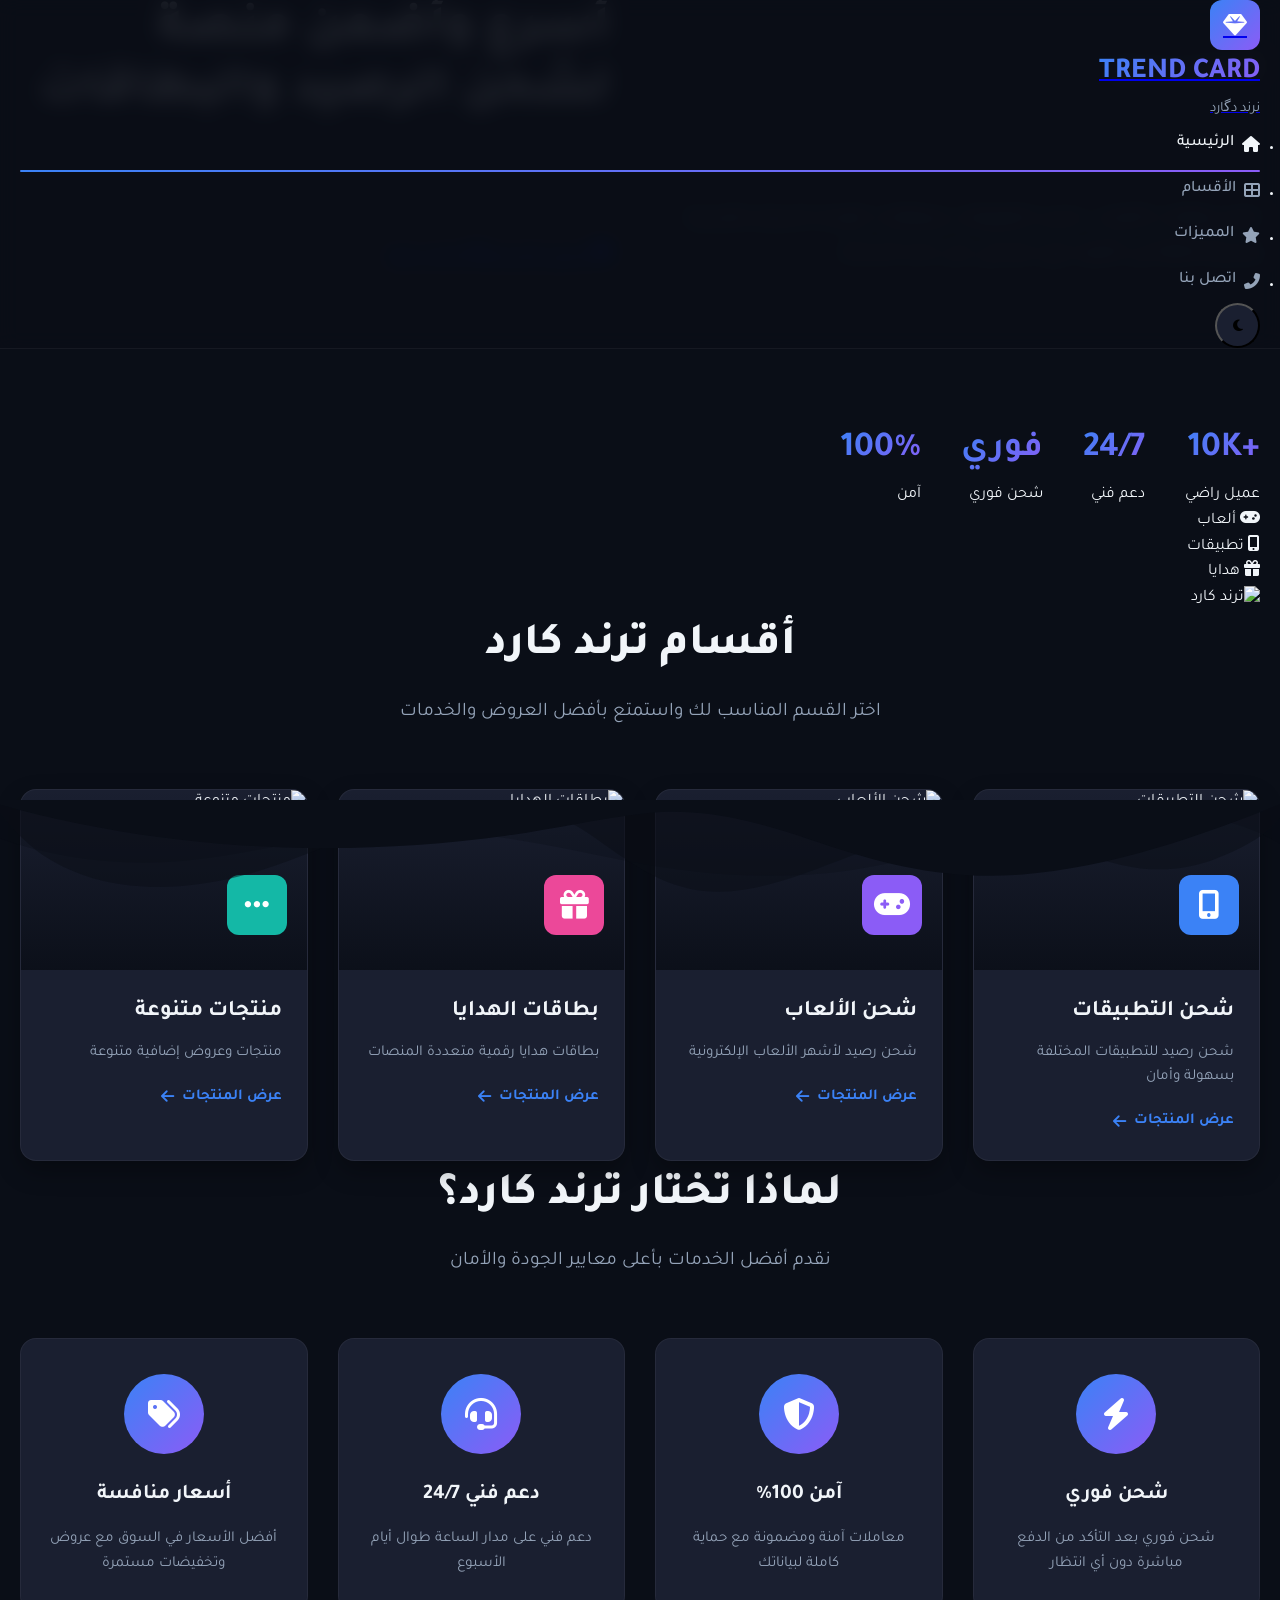
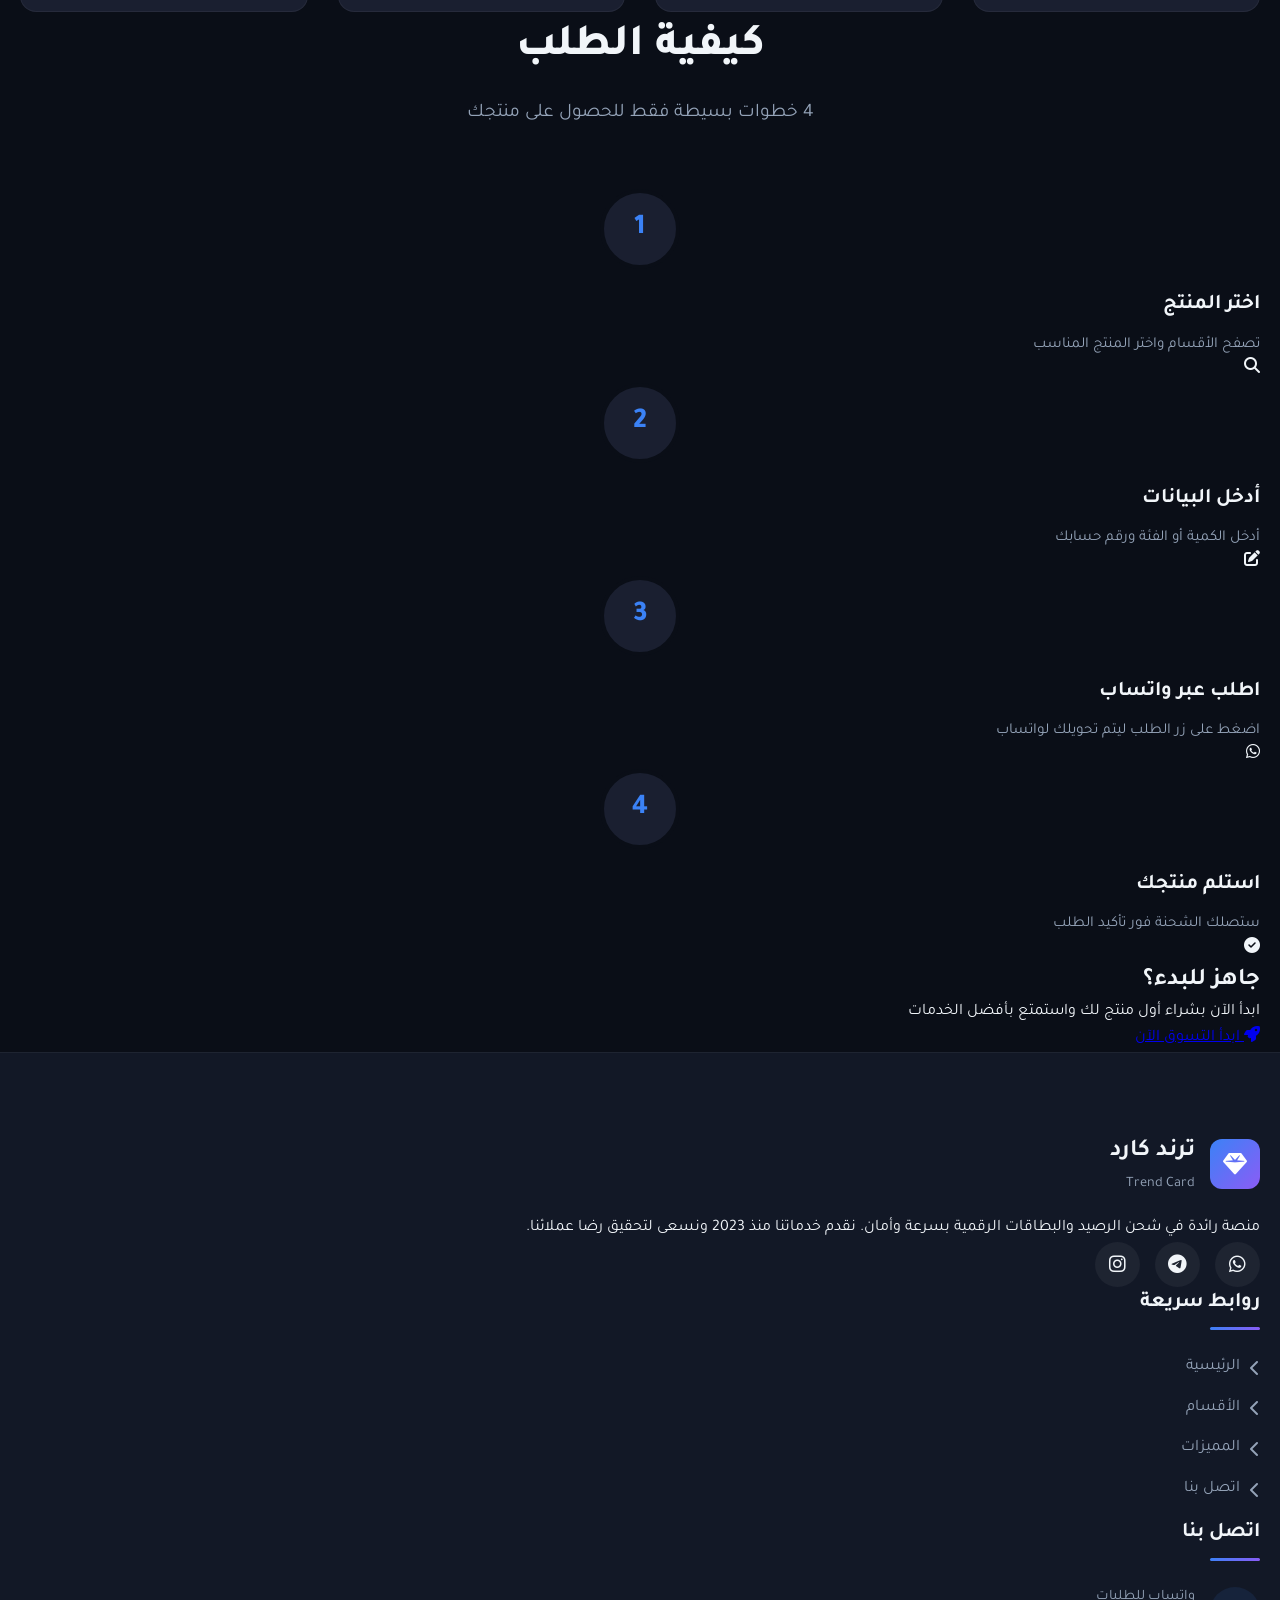
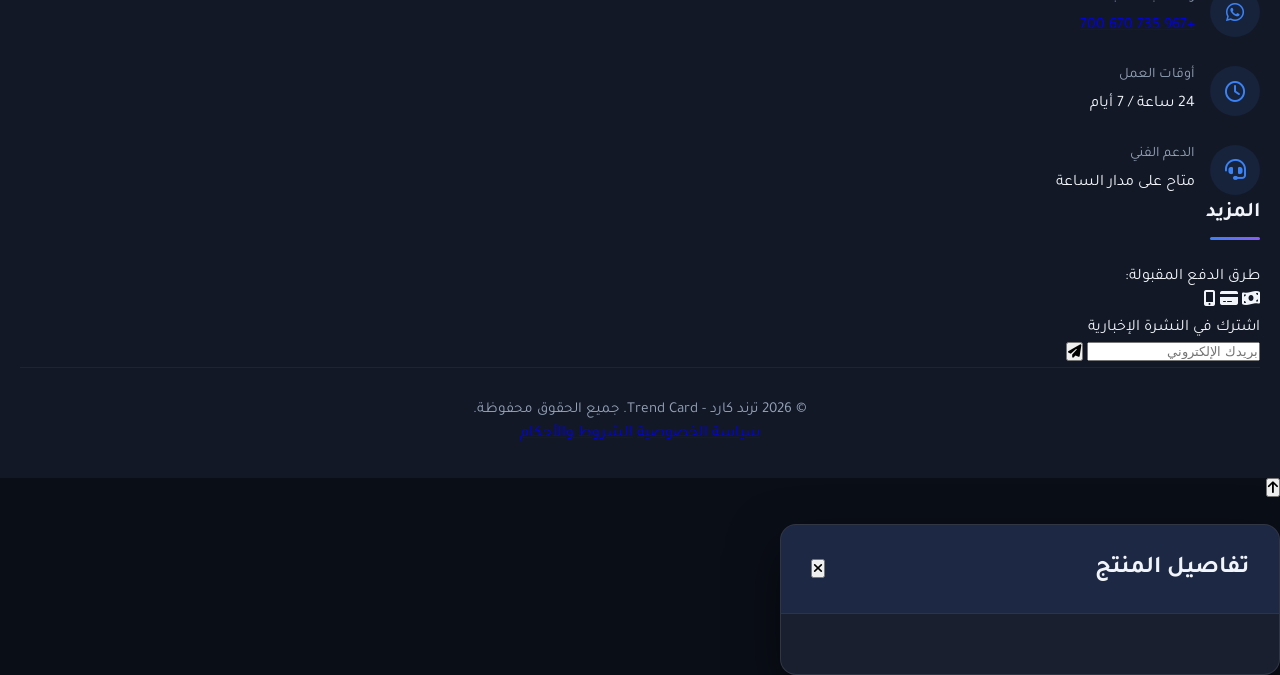
==== commit 5bb88d8b: "Update index.html" ====
--- a/index.html
+++ b/index.html
@@ -2,225 +2,314 @@
 <html lang="ar" dir="rtl">
 <head>
     <meta charset="UTF-8">
-    <meta name="viewport" content="width=device-width, initial-scale=1.0">
+    <meta name="viewport" content="width=device-width, initial-scale=1.0, maximum-scale=5.0, user-scalable=yes">
     <title>ترند كارد - Trend Card | أفضل منصة للشحن والبطاقات</title>
     <link rel="stylesheet" href="style.css">
     <link rel="stylesheet" href="https://cdnjs.cloudflare.com/ajax/libs/font-awesome/6.4.0/css/all.min.css">
     <link rel="preconnect" href="https://fonts.googleapis.com">
     <link rel="preconnect" href="https://fonts.gstatic.com" crossorigin>
-    <link href="https://fonts.googleapis.com/css2?family=Tajawal:wght@300;400;500;700;800&display=swap" rel="stylesheet">
+    <link href="https://fonts.googleapis.com/css2?family=Tajawal:wght@300;400;500;600;700;800;900&display=swap" rel="stylesheet">
     <link rel="stylesheet" href="https://cdnjs.cloudflare.com/ajax/libs/animate.css/4.1.1/animate.min.css">
+    <link rel="icon" type="image/x-icon" href="data:image/svg+xml,<svg xmlns=%22http://www.w3.org/2000/svg%22 viewBox=%220 0 100 100%22><text y=%22.9em%22 font-size=%2290%22>💎</text></svg>">
 </head>
 <body>
-    <!-- شريط التحميل -->
+    <!-- شاشة التحميل -->
     <div class="loading-screen" id="loading-screen">
         <div class="loader">
             <div class="loader-circle"></div>
-            <p>ترند كارد</p>
+            <p class="loader-text">ترند كارد</p>
         </div>
     </div>
 
-    <!-- رأس الصفحة -->
-    <header class="header">
+    <!-- شريط التنقل العلوي -->
+    <header class="header" id="header">
         <div class="container">
-            <div class="header-content">
+            <div class="header-inner">
+                <!-- الشعار -->
                 <div class="logo">
-                    <div class="logo-icon">
-                        <i class="fas fa-gem"></i>
-                    </div>
-                    <div class="logo-text">
-                        <h1 class="logo-title">TREND CARD</h1>
-                        <p class="logo-subtitle">نرند دگارد</p>
-                    </div>
-                </div>
-                
-                <nav class="navbar">
-                    <ul class="nav-menu">
-                        <li class="nav-item"><a href="index.html" class="nav-link active"><i class="fas fa-home"></i> الرئيسية</a></li>
-                        <li class="nav-item"><a href="#features" class="nav-link"><i class="fas fa-star"></i> المميزات</a></li>
-                        <li class="nav-item"><a href="#contact" class="nav-link"><i class="fas fa-phone-alt"></i> اتصل بنا</a></li>
+                    <a href="index.html" class="logo-link">
+                        <div class="logo-icon">
+                            <i class="fas fa-gem"></i>
+                        </div>
+                        <div class="logo-text">
+                            <h1 class="logo-title">TREND CARD</h1>
+                            <span class="logo-subtitle">نرند دگارد</span>
+                        </div>
+                    </a>
+                </div>
+
+                <!-- قائمة التنقل -->
+                <nav class="nav" id="nav">
+                    <ul class="nav-list">
+                        <li class="nav-item"><a href="index.html" class="nav-link active"><i class="fas fa-home"></i><span>الرئيسية</span></a></li>
+                        <li class="nav-item"><a href="#sections" class="nav-link"><i class="fas fa-th-large"></i><span>الأقسام</span></a></li>
+                        <li class="nav-item"><a href="#features" class="nav-link"><i class="fas fa-star"></i><span>المميزات</span></a></li>
+                        <li class="nav-item"><a href="#contact" class="nav-link"><i class="fas fa-phone-alt"></i><span>اتصل بنا</span></a></li>
                     </ul>
-                    
-                    <div class="theme-toggle">
+                </nav>
+
+                <!-- أزرار التحكم -->
+                <div class="header-controls">
+                    <button class="theme-toggle" id="theme-toggle" aria-label="تبديل المظهر">
                         <i class="fas fa-moon"></i>
-                    </div>
-                    
-                    <div class="mobile-menu-btn">
-                        <div class="hamburger">
-                            <span></span>
-                            <span></span>
-                            <span></span>
-                        </div>
-                    </div>
-                </nav>
+                    </button>
+                    
+                    <button class="mobile-menu-btn" id="mobile-menu-btn" aria-label="فتح القائمة">
+                        <span class="hamburger-line"></span>
+                        <span class="hamburger-line"></span>
+                        <span class="hamburger-line"></span>
+                    </button>
+                </div>
             </div>
         </div>
     </header>
 
-    <!-- القسم البطولي -->
-    <section class="hero">
-        <div class="container">
-            <div class="hero-content animate__animated animate__fadeInUp">
-                <div class="hero-text">
-                    <div class="badge">
-                        <span>الأفضل في السوق</span>
-                    </div>
-                    <h2 class="hero-title">أسرع وأضمن منصة <span class="highlight">لشحن الرصيد</span> والبطاقات</h2>
-                    <p class="hero-description">اشترِ بطاقات الألعاب، شحن التطبيقات، وبطاقات الهدايا بأسعار تنافسية وسرعة فائقة في التنفيذ مع دعم فني على مدار الساعة.</p>
-                    
-                    <div class="hero-stats">
-                        <div class="stat">
-                            <div class="stat-number">10,000+</div>
-                            <div class="stat-text">عميل راضي</div>
-                        </div>
-                        <div class="stat">
-                            <div class="stat-number">24/7</div>
-                            <div class="stat-text">دعم فني</div>
-                        </div>
-                        <div class="stat">
-                            <div class="stat-number">فوري</div>
-                            <div class="stat-text">شحن فوري</div>
-                        </div>
-                    </div>
-                </div>
-                
-                <div class="hero-image">
-                    <div class="image-container">
-                        <div class="floating-card card-1">
-                            <i class="fas fa-gamepad"></i>
-                            <span>ألعاب</span>
-                        </div>
-                        <div class="floating-card card-2">
-                            <i class="fas fa-mobile-alt"></i>
-                            <span>تطبيقات</span>
-                        </div>
-                        <div class="floating-card card-3">
-                            <i class="fas fa-gift"></i>
-                            <span>هدايا</span>
-                        </div>
-                        <div class="main-image">
-                            <div class="image-frame">
-                                <img src="https://i.ibb.co/rRq8TGwg/image.jpg" alt="ترند كارد" class="hero-img">
-                            </div>
-                        </div>
-                    </div>
-                </div>
-            </div>
-        </div>
-        
-        <!-- موجات الخلفية -->
-        <div class="wave wave-1"></div>
-        <div class="wave wave-2"></div>
-        <div class="wave wave-3"></div>
-    </section>
-
-    <!-- أقسام الموقع -->
-    <section class="sections" id="sections">
-        <div class="container">
-            <div class="section-header">
-                <h2 class="section-title animate__animated animate__fadeInDown">أقسام <span class="highlight">ترند كارد</span></h2>
-                <p class="section-subtitle">اختر القسم المناسب لك واستمتع بأفضل العروض والخدمات</p>
+    <!-- القسم الرئيسي -->
+    <main class="main-content">
+        <!-- قسم البطل -->
+        <section class="hero-section">
+            <div class="container">
+                <div class="hero-grid">
+                    <div class="hero-content">
+                        <div class="hero-badge">
+                            <span class="badge-text">🚀 الأفضل في السوق</span>
+                        </div>
+                        
+                        <h1 class="hero-title">
+                            أسرع وأضمن منصة 
+                            <span class="text-gradient">لشحن الرصيد</span> 
+                            والبطاقات
+                        </h1>
+                        
+                        <p class="hero-description">
+                            اشترِ بطاقات الألعاب، شحن التطبيقات، وبطاقات الهدايا بأسعار تنافسية 
+                            وسرعة فائقة في التنفيذ مع دعم فني على مدار الساعة.
+                        </p>
+                        
+                        <div class="hero-actions">
+                            <a href="#sections" class="btn btn-primary btn-large">
+                                <i class="fas fa-shopping-cart"></i>
+                                <span>تصفح الأقسام</span>
+                            </a>
+                            <a href="#contact" class="btn btn-outline btn-large">
+                                <i class="fas fa-headset"></i>
+                                <span>تواصل معنا</span>
+                            </a>
+                        </div>
+                        
+                        <div class="hero-stats">
+                            <div class="stat-item">
+                                <div class="stat-number">+10K</div>
+                                <div class="stat-label">عميل راضي</div>
+                            </div>
+                            <div class="stat-item">
+                                <div class="stat-number">24/7</div>
+                                <div class="stat-label">دعم فني</div>
+                            </div>
+                            <div class="stat-item">
+                                <div class="stat-number">فوري</div>
+                                <div class="stat-label">شحن فوري</div>
+                            </div>
+                            <div class="stat-item">
+                                <div class="stat-number">100%</div>
+                                <div class="stat-label">آمن</div>
+                            </div>
+                        </div>
+                    </div>
+                    
+                    <div class="hero-visual">
+                        <div class="visual-container">
+                            <div class="floating-element el-1">
+                                <i class="fas fa-gamepad"></i>
+                                <span>ألعاب</span>
+                            </div>
+                            <div class="floating-element el-2">
+                                <i class="fas fa-mobile-alt"></i>
+                                <span>تطبيقات</span>
+                            </div>
+                            <div class="floating-element el-3">
+                                <i class="fas fa-gift"></i>
+                                <span>هدايا</span>
+                            </div>
+                            
+                            <div class="main-visual">
+                                <div class="visual-frame">
+                                    <img src="https://i.ibb.co/rRq8TGwg/image.jpg" 
+                                         alt="ترند كارد" 
+                                         class="visual-image"
+                                         loading="lazy">
+                                    <div class="visual-overlay"></div>
+                                </div>
+                            </div>
+                        </div>
+                    </div>
+                </div>
             </div>
             
-            <div class="sections-grid" id="sections-container">
-                <!-- سيتم تعبئة الأقسام بواسطة JavaScript -->
-            </div>
-        </div>
-    </section>
-
-    <!-- المميزات -->
-    <section class="features" id="features">
-        <div class="container">
-            <div class="section-header">
-                <h2 class="section-title animate__animated animate__fadeInDown">لماذا تختار <span class="highlight">ترند كارد</span>؟</h2>
-                <p class="section-subtitle">نقدم أفضل الخدمات بأعلى معايير الجودة والأمان</p>
-            </div>
-            
-            <div class="features-grid">
-                <div class="feature-card">
-                    <div class="feature-icon">
-                        <i class="fas fa-bolt"></i>
-                    </div>
-                    <h3 class="feature-title">شحن فوري</h3>
-                    <p class="feature-description">شحن فوري بعد التأكد من الدفع مباشرة دون أي انتظار</p>
-                </div>
-                
-                <div class="feature-card">
-                    <div class="feature-icon">
-                        <i class="fas fa-shield-alt"></i>
-                    </div>
-                    <h3 class="feature-title">آمن 100%</h3>
-                    <p class="feature-description">معاملات آمنة ومضمونة مع حماية كاملة لبياناتك</p>
-                </div>
-                
-                <div class="feature-card">
-                    <div class="feature-icon">
-                        <i class="fas fa-headset"></i>
-                    </div>
-                    <h3 class="feature-title">دعم فني 24/7</h3>
-                    <p class="feature-description">دعم فني على مدار الساعة طوال أيام الأسبوع</p>
-                </div>
-                
-                <div class="feature-card">
-                    <div class="feature-icon">
-                        <i class="fas fa-tags"></i>
-                    </div>
-                    <h3 class="feature-title">أسعار منافسة</h3>
-                    <p class="feature-description">أفضل الأسعار في السوق مع عروض وتخفيضات مستمرة</p>
-                </div>
-            </div>
-        </div>
-    </section>
-
-    <!-- كيفية الطلب -->
-    <section class="how-to-order">
-        <div class="container">
-            <div class="section-header">
-                <h2 class="section-title animate__animated animate__fadeInDown">كيفية <span class="highlight">الطلب</span></h2>
-                <p class="section-subtitle">4 خطوات بسيطة فقط للحصول على منتجك</p>
-            </div>
-            
-            <div class="steps">
-                <div class="step">
-                    <div class="step-number">1</div>
-                    <div class="step-content">
-                        <h3>اختر المنتج</h3>
-                        <p>تصفح الأقسام واختر المنتج المناسب</p>
-                    </div>
-                </div>
-                
-                <div class="step">
-                    <div class="step-number">2</div>
-                    <div class="step-content">
-                        <h3>أدخل البيانات</h3>
-                        <p>أدخل الكمية أو الفئة ورقم حسابك</p>
-                    </div>
-                </div>
-                
-                <div class="step">
-                    <div class="step-number">3</div>
-                    <div class="step-content">
-                        <h3>اطلب عبر واتساب</h3>
-                        <p>اضغط على زر الطلب ليتم تحويلك لواتساب</p>
-                    </div>
-                </div>
-                
-                <div class="step">
-                    <div class="step-number">4</div>
-                    <div class="step-content">
-                        <h3>استلم منتجك</h3>
-                        <p>ستصلك الشحنة فور تأكيد الطلب</p>
-                    </div>
-                </div>
-            </div>
-        </div>
-    </section>
-
-    <!-- تذييل الصفحة -->
+            <!-- موجات الخلفية -->
+            <div class="wave wave-bottom"></div>
+        </section>
+
+        <!-- أقسام الموقع -->
+        <section class="sections-section" id="sections">
+            <div class="container">
+                <div class="section-header">
+                    <h2 class="section-title">
+                        <span class="title-text">أقسام</span>
+                        <span class="title-gradient">ترند كارد</span>
+                    </h2>
+                    <p class="section-subtitle">
+                        اختر القسم المناسب لك واستمتع بأفضل العروض والخدمات
+                    </p>
+                </div>
+                
+                <div class="sections-grid" id="sections-container">
+                    <!-- سيتم تعبئة الأقسام بواسطة JavaScript -->
+                </div>
+            </div>
+        </section>
+
+        <!-- المميزات -->
+        <section class="features-section" id="features">
+            <div class="container">
+                <div class="section-header">
+                    <h2 class="section-title">
+                        <span class="title-text">لماذا تختار</span>
+                        <span class="title-gradient">ترند كارد؟</span>
+                    </h2>
+                    <p class="section-subtitle">
+                        نقدم أفضل الخدمات بأعلى معايير الجودة والأمان
+                    </p>
+                </div>
+                
+                <div class="features-grid">
+                    <div class="feature-card">
+                        <div class="feature-icon">
+                            <i class="fas fa-bolt"></i>
+                        </div>
+                        <h3 class="feature-title">شحن فوري</h3>
+                        <p class="feature-description">
+                            شحن فوري بعد التأكد من الدفع مباشرة دون أي انتظار
+                        </p>
+                    </div>
+                    
+                    <div class="feature-card">
+                        <div class="feature-icon">
+                            <i class="fas fa-shield-alt"></i>
+                        </div>
+                        <h3 class="feature-title">آمن 100%</h3>
+                        <p class="feature-description">
+                            معاملات آمنة ومضمونة مع حماية كاملة لبياناتك
+                        </p>
+                    </div>
+                    
+                    <div class="feature-card">
+                        <div class="feature-icon">
+                            <i class="fas fa-headset"></i>
+                        </div>
+                        <h3 class="feature-title">دعم فني 24/7</h3>
+                        <p class="feature-description">
+                            دعم فني على مدار الساعة طوال أيام الأسبوع
+                        </p>
+                    </div>
+                    
+                    <div class="feature-card">
+                        <div class="feature-icon">
+                            <i class="fas fa-tags"></i>
+                        </div>
+                        <h3 class="feature-title">أسعار منافسة</h3>
+                        <p class="feature-description">
+                            أفضل الأسعار في السوق مع عروض وتخفيضات مستمرة
+                        </p>
+                    </div>
+                </div>
+            </div>
+        </section>
+
+        <!-- كيفية الطلب -->
+        <section class="steps-section">
+            <div class="container">
+                <div class="section-header">
+                    <h2 class="section-title">
+                        <span class="title-text">كيفية</span>
+                        <span class="title-gradient">الطلب</span>
+                    </h2>
+                    <p class="section-subtitle">
+                        4 خطوات بسيطة فقط للحصول على منتجك
+                    </p>
+                </div>
+                
+                <div class="steps-container">
+                    <div class="step-item">
+                        <div class="step-number">1</div>
+                        <div class="step-content">
+                            <h3 class="step-title">اختر المنتج</h3>
+                            <p class="step-description">تصفح الأقسام واختر المنتج المناسب</p>
+                        </div>
+                        <div class="step-icon">
+                            <i class="fas fa-search"></i>
+                        </div>
+                    </div>
+                    
+                    <div class="step-item">
+                        <div class="step-number">2</div>
+                        <div class="step-content">
+                            <h3 class="step-title">أدخل البيانات</h3>
+                            <p class="step-description">أدخل الكمية أو الفئة ورقم حسابك</p>
+                        </div>
+                        <div class="step-icon">
+                            <i class="fas fa-edit"></i>
+                        </div>
+                    </div>
+                    
+                    <div class="step-item">
+                        <div class="step-number">3</div>
+                        <div class="step-content">
+                            <h3 class="step-title">اطلب عبر واتساب</h3>
+                            <p class="step-description">اضغط على زر الطلب ليتم تحويلك لواتساب</p>
+                        </div>
+                        <div class="step-icon">
+                            <i class="fab fa-whatsapp"></i>
+                        </div>
+                    </div>
+                    
+                    <div class="step-item">
+                        <div class="step-number">4</div>
+                        <div class="step-content">
+                            <h3 class="step-title">استلم منتجك</h3>
+                            <p class="step-description">ستصلك الشحنة فور تأكيد الطلب</p>
+                        </div>
+                        <div class="step-icon">
+                            <i class="fas fa-check-circle"></i>
+                        </div>
+                    </div>
+                </div>
+            </div>
+        </section>
+
+        <!-- قسم CTA -->
+        <section class="cta-section">
+            <div class="container">
+                <div class="cta-content">
+                    <h2 class="cta-title">جاهز للبدء؟</h2>
+                    <p class="cta-description">
+                        ابدأ الآن بشراء أول منتج لك واستمتع بأفضل الخدمات
+                    </p>
+                    <a href="#sections" class="btn btn-primary btn-large btn-glow">
+                        <i class="fas fa-rocket"></i>
+                        <span>ابدأ التسوق الآن</span>
+                    </a>
+                </div>
+            </div>
+        </section>
+    </main>
+
+    <!-- التذييل -->
     <footer class="footer" id="contact">
         <div class="container">
-            <div class="footer-content">
-                <div class="footer-section">
+            <div class="footer-grid">
+                <!-- معلومات الشركة -->
+                <div class="footer-col footer-about">
                     <div class="footer-logo">
                         <div class="logo-icon">
                             <i class="fas fa-gem"></i>
@@ -230,59 +319,126 @@
                             <p>Trend Card</p>
                         </div>
                     </div>
-                    <p class="footer-description">منصة رائدة في شحن الرصيد والبطاقات الرقمية بسرعة وأمان</p>
+                    <p class="footer-about-text">
+                        منصة رائدة في شحن الرصيد والبطاقات الرقمية بسرعة وأمان. 
+                        نقدم خدماتنا منذ 2023 ونسعى لتحقيق رضا عملائنا.
+                    </p>
                     
                     <div class="social-links">
-                        <a href="#" class="social-link"><i class="fab fa-whatsapp"></i></a>
-                        <a href="#" class="social-link"><i class="fab fa-telegram"></i></a>
-                        <a href="#" class="social-link"><i class="fab fa-instagram"></i></a>
-                    </div>
-                </div>
-                
-                <div class="footer-section">
+                        <a href="https://wa.me/967735670700" class="social-link" aria-label="واتساب">
+                            <i class="fab fa-whatsapp"></i>
+                        </a>
+                        <a href="#" class="social-link" aria-label="تيليجرام">
+                            <i class="fab fa-telegram"></i>
+                        </a>
+                        <a href="#" class="social-link" aria-label="إنستجرام">
+                            <i class="fab fa-instagram"></i>
+                        </a>
+                    </div>
+                </div>
+                
+                <!-- روابط سريعة -->
+                <div class="footer-col">
                     <h4 class="footer-title">روابط سريعة</h4>
                     <ul class="footer-links">
-                        <li><a href="index.html">الرئيسية</a></li>
-                        <li><a href="#sections">الأقسام</a></li>
-                        <li><a href="#features">المميزات</a></li>
-                        <li><a href="#contact">اتصل بنا</a></li>
+                        <li><a href="index.html"><i class="fas fa-chevron-left"></i> الرئيسية</a></li>
+                        <li><a href="#sections"><i class="fas fa-chevron-left"></i> الأقسام</a></li>
+                        <li><a href="#features"><i class="fas fa-chevron-left"></i> المميزات</a></li>
+                        <li><a href="index.html#contact"><i class="fas fa-chevron-left"></i> اتصل بنا</a></li>
                     </ul>
                 </div>
                 
-                <div class="footer-section">
+                <!-- معلومات الاتصال -->
+                <div class="footer-col">
                     <h4 class="footer-title">اتصل بنا</h4>
                     <div class="contact-info">
                         <div class="contact-item">
-                            <i class="fab fa-whatsapp"></i>
-                            <div>
-                                <p>واتساب للطلبات</p>
-                                <a href="https://wa.me/967735670700" class="contact-link">+967735670700</a>
+                            <div class="contact-icon">
+                                <i class="fab fa-whatsapp"></i>
+                            </div>
+                            <div class="contact-details">
+                                <p class="contact-label">واتساب للطلبات</p>
+                                <a href="https://wa.me/967735670700" class="contact-value">+967 735 670 700</a>
                             </div>
                         </div>
                         
                         <div class="contact-item">
-                            <i class="far fa-clock"></i>
-                            <div>
-                                <p>أوقات العمل</p>
-                                <span>24 ساعة / 7 أيام</span>
+                            <div class="contact-icon">
+                                <i class="far fa-clock"></i>
+                            </div>
+                            <div class="contact-details">
+                                <p class="contact-label">أوقات العمل</p>
+                                <span class="contact-value">24 ساعة / 7 أيام</span>
+                            </div>
+                        </div>
+                        
+                        <div class="contact-item">
+                            <div class="contact-icon">
+                                <i class="fas fa-headset"></i>
+                            </div>
+                            <div class="contact-details">
+                                <p class="contact-label">الدعم الفني</p>
+                                <span class="contact-value">متاح على مدار الساعة</span>
+                            </div>
+                        </div>
+                    </div>
+                </div>
+                
+                <!-- قسم إضافي -->
+                <div class="footer-col">
+                    <h4 class="footer-title">المزيد</h4>
+                    <div class="footer-extra">
+                        <div class="payment-methods">
+                            <p class="extra-title">طرق الدفع المقبولة:</p>
+                            <div class="payment-icons">
+                                <i class="fas fa-money-bill-wave" title="نقدي"></i>
+                                <i class="fas fa-credit-card" title="بطاقة ائتمان"></i>
+                                <i class="fas fa-mobile-alt" title="محفظة إلكترونية"></i>
+                            </div>
+                        </div>
+                        
+                        <div class="newsletter">
+                            <p class="extra-title">اشترك في النشرة الإخبارية</p>
+                            <div class="newsletter-form">
+                                <input type="email" placeholder="بريدك الإلكتروني" class="newsletter-input">
+                                <button class="newsletter-btn" aria-label="اشتراك">
+                                    <i class="fas fa-paper-plane"></i>
+                                </button>
                             </div>
                         </div>
                     </div>
                 </div>
             </div>
             
+            <!-- حقوق النشر -->
             <div class="footer-bottom">
-                <p class="copyright">© 2023 ترند كارد - Trend Card. جميع الحقوق محفوظة.</p>
+                <div class="container">
+                    <div class="footer-bottom-content">
+                        <p class="copyright">
+                            © <span id="current-year">2024</span> ترند كارد - Trend Card. جميع الحقوق محفوظة.
+                        </p>
+                        <div class="footer-bottom-links">
+                            <a href="#" class="footer-bottom-link">سياسة الخصوصية</a>
+                            <a href="#" class="footer-bottom-link">الشروط والأحكام</a>
+                        </div>
+                    </div>
+                </div>
             </div>
         </div>
     </footer>
 
-    <!-- نافذة المنتج العائمة -->
-    <div class="modal-overlay" id="product-modal">
+    <!-- زر العودة للأعلى -->
+    <button class="scroll-top-btn" id="scroll-top-btn" aria-label="العودة للأعلى">
+        <i class="fas fa-arrow-up"></i>
+    </button>
+
+    <!-- نافذة المنتج -->
+    <div class="product-modal" id="product-modal">
+        <div class="modal-overlay"></div>
         <div class="modal-container">
             <div class="modal-header">
-                <h3 id="modal-title">تفاصيل المنتج</h3>
-                <button class="close-modal" id="close-modal">
+                <h3 class="modal-title" id="modal-title">تفاصيل المنتج</h3>
+                <button class="modal-close" id="modal-close" aria-label="إغلاق">
                     <i class="fas fa-times"></i>
                 </button>
             </div>
@@ -291,11 +447,6 @@
             </div>
         </div>
     </div>
-
-    <!-- زر العودة للأعلى -->
-    <button class="scroll-top" id="scroll-top">
-        <i class="fas fa-arrow-up"></i>
-    </button>
 
     <!-- تحميل البيانات والوظائف -->
     <script src="data.js"></script>
@@ -303,17 +454,23 @@
     <script>
         // تهيئة الصفحة الرئيسية
         document.addEventListener('DOMContentLoaded', function() {
+            // تعيين سنة حقوق النشر
+            document.getElementById('current-year').textContent = new Date().getFullYear();
+            
             // إخفاء شاشة التحميل بعد 1.5 ثانية
             setTimeout(() => {
-                document.getElementById('loading-screen').style.display = 'none';
+                document.getElementById('loading-screen').style.opacity = '0';
+                setTimeout(() => {
+                    document.getElementById('loading-screen').style.display = 'none';
+                }, 500);
             }, 1500);
             
+            // تحميل الأقسام
             loadSections();
-            setupMobileMenu();
-            setupScrollTop();
-            setupThemeToggle();
-            setupAnimations();
+            
+            // تهيئة الموقع
+            initApp();
         });
     </script>
 </body>
-</html>+</html>
